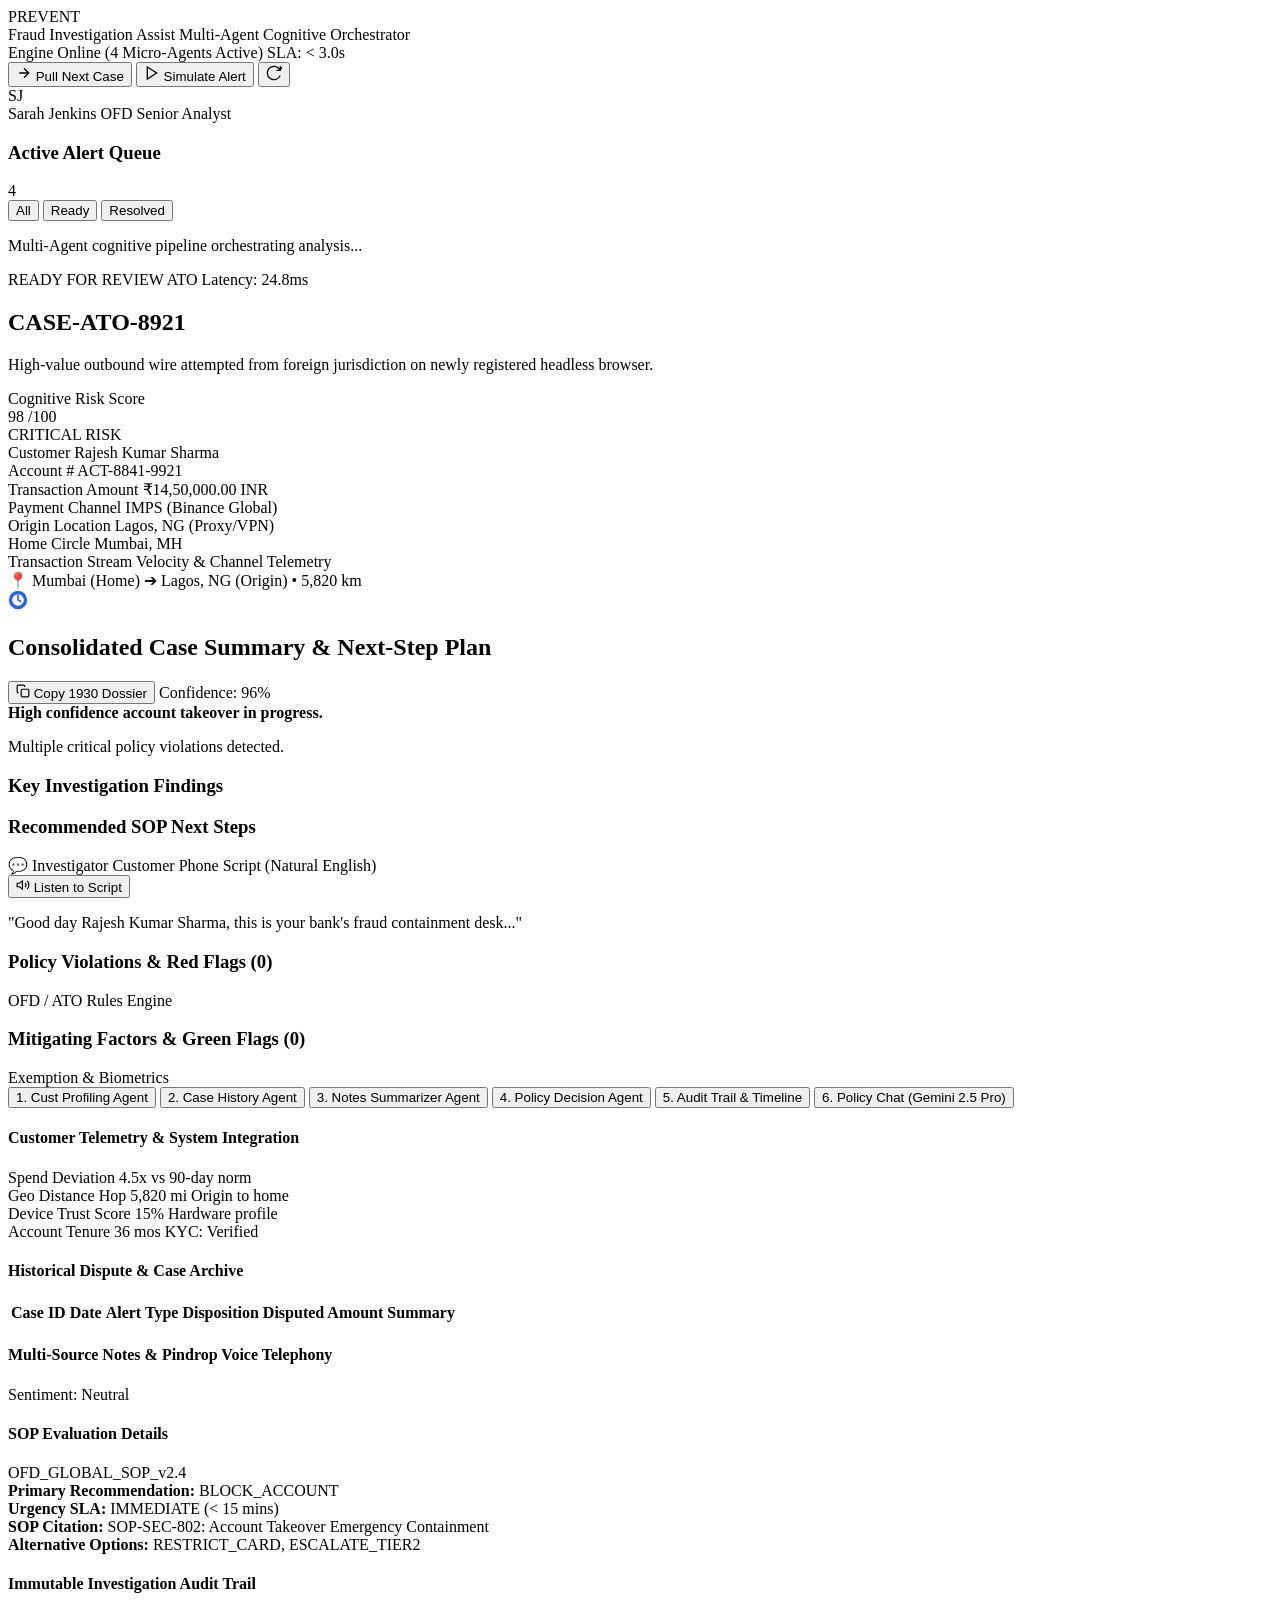
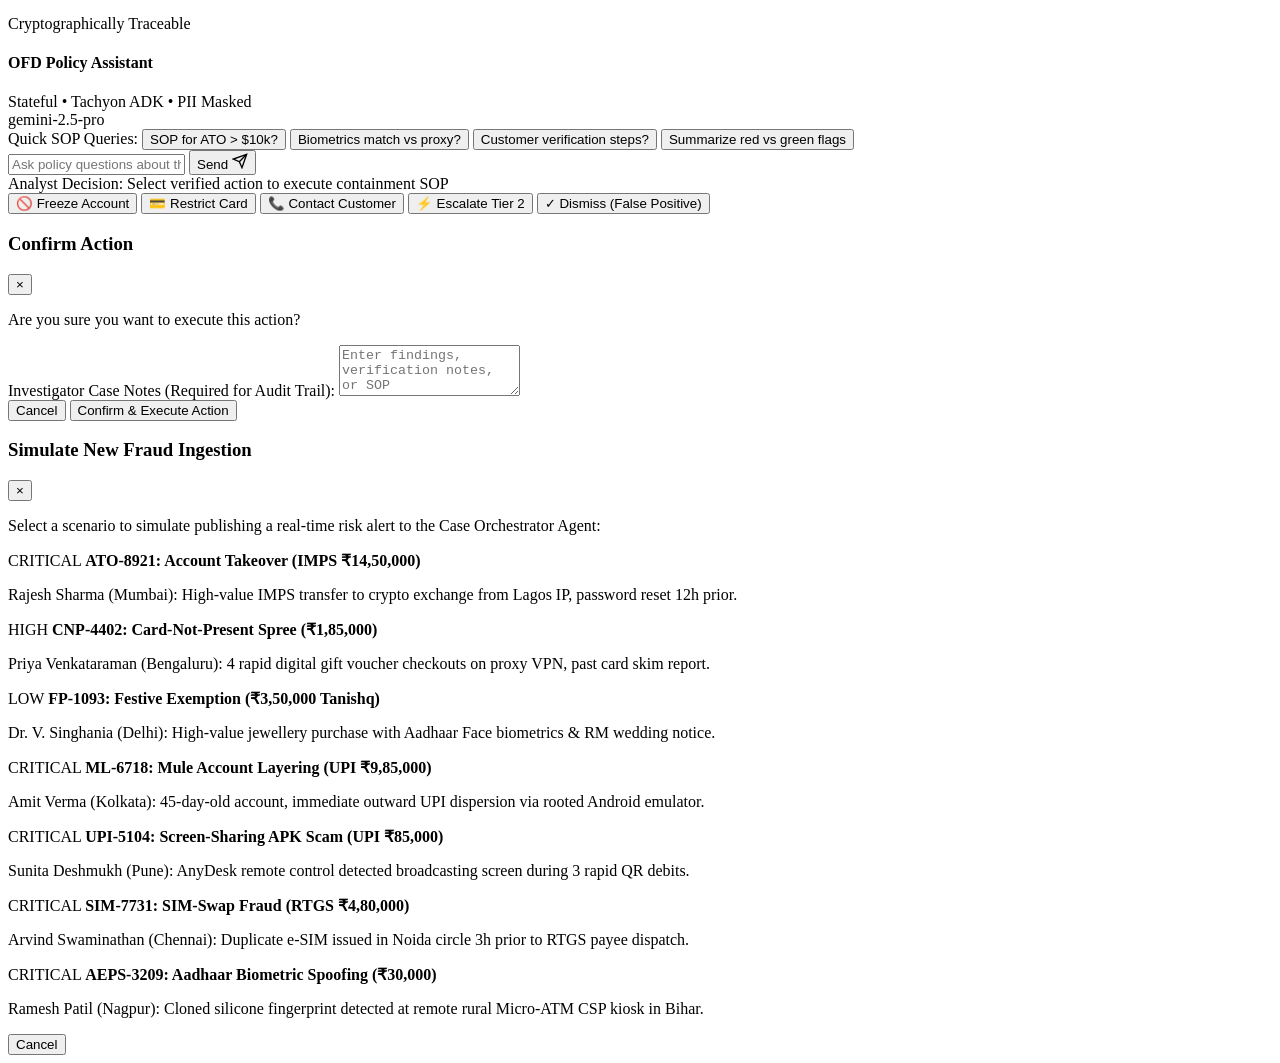
==== web/index.html @ f157f135 "Checkpoint: Clean working state before rich enhancements" ====
<!DOCTYPE html>
<html lang="en">
<head>
  <meta charset="UTF-8" />
  <meta name="viewport" content="width=device-width, initial-scale=1.0" />
  <title>PREVENT UI — Bank Fraud Investigation Assist</title>
  <link rel="stylesheet" href="/static/styles.css" />
  <link rel="preconnect" href="https://fonts.googleapis.com" />
  <link rel="preconnect" href="https://fonts.gstatic.com" crossorigin />
  <link href="https://fonts.googleapis.com/css2?family=Inter:wght@300;400;500;600;700;800&family=JetBrains+Mono:wght@400;500;600&display=swap" rel="stylesheet" />
</head>
<body>
  <!-- App Container -->
  <div id="app" class="app-layout">
    
    <!-- Top Navigation Header -->
    <header class="top-nav">
      <div class="nav-brand">
        <div class="brand-badge">PREVENT</div>
        <div class="brand-text">
          <span class="brand-title">Fraud Investigation Assist</span>
          <span class="brand-subtitle">Multi-Agent Cognitive Orchestrator</span>
        </div>
      </div>

      <div class="nav-system-status">
        <span class="status-indicator live"></span>
        <span class="status-text">Engine Online (4 Micro-Agents Active)</span>
        <span class="sla-badge" id="sla-badge">SLA: &lt; 3.0s</span>
      </div>

      <div class="nav-controls">
        <button id="btn-pull-next" class="btn btn-primary">
          <svg width="16" height="16" viewBox="0 0 24 24" fill="none" stroke="currentColor" stroke-width="2"><path d="M5 12h14M12 5l7 7-7 7"/></svg>
          Pull Next Case
        </button>
        <button id="btn-simulate" class="btn btn-secondary">
          <svg width="16" height="16" viewBox="0 0 24 24" fill="none" stroke="currentColor" stroke-width="2"><polygon points="5 3 19 12 5 21 5 3"/></svg>
          Simulate Alert
        </button>
        <button id="btn-reset" class="btn btn-ghost" title="Re-orchestrate all seed cases">
          <svg width="16" height="16" viewBox="0 0 24 24" fill="none" stroke="currentColor" stroke-width="2"><path d="M21.5 2v6h-6M21.34 15.57a10 10 0 1 1-.57-8.38l5.67-5.67"/></svg>
        </button>
      </div>

      <div class="analyst-profile">
        <div class="analyst-avatar">SJ</div>
        <div class="analyst-meta">
          <span class="analyst-name">Sarah Jenkins</span>
          <span class="analyst-role">OFD Senior Analyst</span>
        </div>
      </div>
    </header>

    <!-- Main Workspace -->
    <div class="main-workspace">
      
      <!-- Left Sidebar: Case Queue -->
      <aside class="case-queue-sidebar">
        <div class="queue-header">
          <h3>Active Alert Queue</h3>
          <span id="queue-count" class="queue-counter">4</span>
        </div>
        <div class="queue-filter">
          <button class="filter-chip active" data-filter="ALL">All</button>
          <button class="filter-chip" data-filter="READY">Ready</button>
          <button class="filter-chip" data-filter="RESOLVED">Resolved</button>
        </div>
        <div id="case-list-container" class="case-list">
          <!-- Populated by app.js -->
        </div>
      </aside>

      <!-- Center & Right: Case Detail View -->
      <main class="case-detail-workspace" id="case-detail-container">
        
        <!-- Loading State -->
        <div id="loading-spinner" class="loading-container hidden">
          <div class="spinner"></div>
          <p>Multi-Agent cognitive pipeline orchestrating analysis...</p>
        </div>

        <!-- Active Case View -->
        <div id="case-view-content" class="case-view-content">
          
          <!-- Alert Banner & Overview -->
          <section class="case-banner card">
            <div class="banner-top">
              <div class="banner-left">
                <div class="badge-group">
                  <span id="case-status-badge" class="badge badge-ready">READY FOR REVIEW</span>
                  <span id="case-alert-type" class="badge badge-type">ATO</span>
                  <span id="case-latency-badge" class="badge badge-perf">Latency: 24.8ms</span>
                </div>
                <h1 id="case-id-title">CASE-ATO-8921</h1>
                <p id="case-trigger-reason" class="case-trigger-desc">
                  High-value outbound wire attempted from foreign jurisdiction on newly registered headless browser.
                </p>
              </div>

              <div class="banner-right">
                <div class="risk-gauge-box">
                  <div class="gauge-label">Cognitive Risk Score</div>
                  <div class="gauge-value-wrap">
                    <span id="risk-score-num" class="risk-score-number">98</span>
                    <span class="risk-score-max">/100</span>
                  </div>
                  <div id="risk-severity-pill" class="risk-severity-pill critical">CRITICAL RISK</div>
                </div>
              </div>
            </div>

            <!-- Metadata Strip -->
            <div class="metadata-strip">
              <div class="meta-item">
                <span class="meta-label">Customer</span>
                <span id="meta-customer-name" class="meta-value">Rajesh Kumar Sharma</span>
              </div>
              <div class="meta-item">
                <span class="meta-label">Account #</span>
                <span id="meta-account-num" class="meta-value font-mono">ACT-8841-9921</span>
              </div>
              <div class="meta-item">
                <span class="meta-label">Transaction Amount</span>
                <span id="meta-tx-amount" class="meta-value font-mono highlight">₹14,50,000.00 INR</span>
              </div>
              <div class="meta-item">
                <span class="meta-label">Payment Channel</span>
                <span id="meta-channel" class="meta-value">IMPS (Binance Global)</span>
              </div>
              <div class="meta-item">
                <span class="meta-label">Origin Location</span>
                <span id="meta-location" class="meta-value">Lagos, NG (Proxy/VPN)</span>
              </div>
              <div class="meta-item">
                <span class="meta-label">Home Circle</span>
                <span id="meta-home" class="meta-value">Mumbai, MH</span>
              </div>
            </div>

            <!-- Precursor Transaction Stream & Geo Velocity -->
            <div class="txn-stream-section">
              <div class="txn-stream-header">
                <div class="stream-title">
                  <span class="pulse-dot"></span>
                  <span>Transaction Stream Velocity &amp; Channel Telemetry</span>
                </div>
                <div id="geo-route-pill" class="geo-route-pill">
                  📍 Mumbai (Home) ➔ Lagos, NG (Origin) • 5,820 km
                </div>
              </div>
              <div id="txn-sequence-container" class="txn-sequence-container">
                <!-- Loaded dynamically -->
              </div>
            </div>
          </section>

          <!-- Consolidated Summary (The AI Multi-Agent Core) -->
          <section class="consolidated-summary-card card">
            <div class="card-header">
              <div class="card-title-group">
                <svg width="20" height="20" viewBox="0 0 24 24" fill="none" stroke="#2563eb" stroke-width="2"><path d="M12 2a10 10 0 1 0 10 10A10 10 0 0 0 12 2zm0 18a8 8 0 1 1 8-8 8 8 0 0 1-8 8z"/><path d="M12 6v6l4 2"/></svg>
                <h2>Consolidated Case Summary &amp; Next-Step Plan</h2>
              </div>
              <div class="header-actions-wrap">
                <button type="button" id="btn-copy-dossier" class="btn-copy-dossier" title="Copy incident summary for 1930 Cyber Fraud Portal">
                  <svg width="14" height="14" viewBox="0 0 24 24" fill="none" stroke="currentColor" stroke-width="2"><rect x="9" y="9" width="13" height="13" rx="2" ry="2"></rect><path d="M5 15H4a2 2 0 0 1-2-2V4a2 2 0 0 1 2-2h9a2 2 0 0 1 2 2v1"></path></svg>
                  <span>Copy 1930 Dossier</span>
                </button>
                <span id="summary-confidence" class="confidence-badge">Confidence: 96%</span>
              </div>
            </div>

            <div class="summary-body">
              <div class="summary-headline-box">
                <strong id="summary-headline">High confidence account takeover in progress.</strong>
                <p id="summary-assessment">Multiple critical policy violations detected.</p>
              </div>

              <div class="summary-grid">
                <div class="findings-box">
                  <h3>Key Investigation Findings</h3>
                  <ul id="summary-findings-list" class="findings-list">
                    <!-- Dynamic findings -->
                  </ul>
                </div>

                <div class="action-plan-box">
                  <h3>Recommended SOP Next Steps</h3>
                  <ol id="summary-steps-list" class="steps-list">
                    <!-- Dynamic steps -->
                  </ol>
                </div>
              </div>

              <!-- Customer Call / Script Assistant -->
              <div class="script-assistant-box">
                <div class="script-header">
                  <div class="script-title-group">
                    <span class="script-icon">💬</span>
                    <span class="script-title">Investigator Customer Phone Script (Natural English)</span>
                  </div>
                  <button type="button" id="btn-speak-script" class="btn-audio-speak" title="Listen to spoken audio call script">
                    <svg width="14" height="14" viewBox="0 0 24 24" fill="none" stroke="currentColor" stroke-width="2"><polygon points="11 5 6 9 2 9 2 15 6 15 11 19 11 5"></polygon><path d="M19.07 4.93a10 10 0 0 1 0 14.14M15.54 8.46a5 5 0 0 1 0 7.07"></path></svg>
                    <span>Listen to Script</span>
                  </button>
                </div>
                <p id="summary-script" class="script-text">
                  "Good day Rajesh Kumar Sharma, this is your bank's fraud containment desk..."
                </p>
              </div>
            </div>
          </section>

          <!-- Red Flags vs Green Flags Split View -->
          <section class="flags-split-section">
            
            <!-- Red Flags Panel -->
            <div class="card flags-card red-card">
              <div class="card-header">
                <div class="flag-title-wrap">
                  <span class="flag-icon red-flag-dot"></span>
                  <h3>Policy Violations &amp; Red Flags (<span id="red-flags-count">0</span>)</h3>
                </div>
                <span class="source-tag">OFD / ATO Rules Engine</span>
              </div>
              <div id="red-flags-container" class="flags-list">
                <!-- Dynamic Red Flags -->
              </div>
            </div>

            <!-- Green Flags Panel -->
            <div class="card flags-card green-card">
              <div class="card-header">
                <div class="flag-title-wrap">
                  <span class="flag-icon green-flag-dot"></span>
                  <h3>Mitigating Factors &amp; Green Flags (<span id="green-flags-count">0</span>)</h3>
                </div>
                <span class="source-tag">Exemption &amp; Biometrics</span>
              </div>
              <div id="green-flags-container" class="flags-list">
                <!-- Dynamic Green Flags -->
              </div>
            </div>

          </section>

          <!-- Agent Deep-Dive Tabs -->
          <section class="agent-intelligence-card card">
            <div class="tab-nav">
              <button class="tab-btn active" data-tab="tab-profiling">1. Cust Profiling Agent</button>
              <button class="tab-btn" data-tab="tab-history">2. Case History Agent</button>
              <button class="tab-btn" data-tab="tab-notes">3. Notes Summarizer Agent</button>
              <button class="tab-btn" data-tab="tab-policy">4. Policy Decision Agent</button>
              <button class="tab-btn" data-tab="tab-audit">5. Audit Trail &amp; Timeline</button>
              <button class="tab-btn" data-tab="tab-chat">6. Policy Chat (Gemini 2.5 Pro)</button>
            </div>

            <div class="tab-content">
              <!-- Profiling Tab -->
              <div id="tab-profiling" class="tab-pane active">
                <div class="tab-pane-header">
                  <h4>Customer Telemetry &amp; System Integration</h4>
                  <div class="systems-chips" id="profiling-systems"></div>
                </div>
                <div class="profiling-metrics-grid">
                  <div class="metric-card">
                    <span class="label">Spend Deviation</span>
                    <span id="prof-spend-dev" class="val">4.5x</span>
                    <span class="sub">vs 90-day norm</span>
                  </div>
                  <div class="metric-card">
                    <span class="label">Geo Distance Hop</span>
                    <span id="prof-geo-dist" class="val">5,820 mi</span>
                    <span class="sub">Origin to home</span>
                  </div>
                  <div class="metric-card">
                    <span class="label">Device Trust Score</span>
                    <span id="prof-device-trust" class="val">15%</span>
                    <span class="sub">Hardware profile</span>
                  </div>
                  <div class="metric-card">
                    <span class="label">Account Tenure</span>
                    <span id="prof-tenure" class="val">36 mos</span>
                    <span class="sub">KYC: Verified</span>
                  </div>
                </div>
                <p id="prof-summary-text" class="tab-detail-text"></p>
              </div>

              <!-- History Tab -->
              <div id="tab-history" class="tab-pane">
                <div class="tab-pane-header">
                  <h4>Historical Dispute &amp; Case Archive</h4>
                  <div class="systems-chips" id="history-systems"></div>
                </div>
                <div class="history-summary-box">
                  <p id="history-summary-text"></p>
                </div>
                <div class="table-responsive">
                  <table class="data-table">
                    <thead>
                      <tr>
                        <th>Case ID</th>
                        <th>Date</th>
                        <th>Alert Type</th>
                        <th>Disposition</th>
                        <th>Disputed Amount</th>
                        <th>Summary</th>
                      </tr>
                    </thead>
                    <tbody id="history-table-body">
                      <!-- Dynamic rows -->
                    </tbody>
                  </table>
                </div>
              </div>

              <!-- Notes Tab -->
              <div id="tab-notes" class="tab-pane">
                <div class="tab-pane-header">
                  <h4>Multi-Source Notes &amp; Pindrop Voice Telephony</h4>
                  <div class="systems-chips" id="notes-systems"></div>
                </div>
                <div id="notes-sentiment-badge" class="sentiment-badge">Sentiment: Neutral</div>
                <div class="notes-bullet-box">
                  <ul id="notes-bullets-list" class="notes-bullets">
                    <!-- Dynamic notes -->
                  </ul>
                </div>
              </div>

              <!-- Policy Tab -->
              <div id="tab-policy" class="tab-pane">
                <div class="tab-pane-header">
                  <h4>SOP Evaluation Details</h4>
                  <span id="policy-pack-name" class="policy-badge">OFD_GLOBAL_SOP_v2.4</span>
                </div>
                <div class="policy-details-box">
                  <div class="policy-meta-row">
                    <strong>Primary Recommendation:</strong>
                    <span id="policy-rec-action" class="rec-highlight">BLOCK_ACCOUNT</span>
                  </div>
                  <div class="policy-meta-row">
                    <strong>Urgency SLA:</strong>
                    <span id="policy-urgency">IMMEDIATE (&lt; 15 mins)</span>
                  </div>
                  <div class="policy-meta-row">
                    <strong>SOP Citation:</strong>
                    <span id="policy-sop-ref">SOP-SEC-802: Account Takeover Emergency Containment</span>
                  </div>
                  <div class="policy-meta-row">
                    <strong>Alternative Options:</strong>
                    <span id="policy-alternatives">RESTRICT_CARD, ESCALATE_TIER2</span>
                  </div>
                </div>
              </div>

              <!-- Audit Trail Tab -->
              <div id="tab-audit" class="tab-pane">
                <div class="tab-pane-header">
                  <h4>Immutable Investigation Audit Trail</h4>
                  <span class="audit-badge">Cryptographically Traceable</span>
                </div>
                <div id="audit-timeline" class="timeline-container">
                  <!-- Dynamic timeline items -->
                </div>
              </div>

              <!-- Policy Chat Tab (Gemini 2.5 Pro) -->
              <div id="tab-chat" class="tab-pane">
                <div class="tab-pane-header">
                  <div class="chat-header-info">
                    <h4>OFD Policy Assistant</h4>
                    <span class="policy-badge">Stateful &bull; Tachyon ADK &bull; PII Masked</span>
                  </div>
                  <div class="chat-model-indicator">
                    <span class="pulse-dot"></span>
                    <span class="font-mono text-xs">gemini-2.5-pro</span>
                  </div>
                </div>
                <div class="chat-wrapper">
                  <div class="chat-quick-prompts">
                    <span class="quick-label">Quick SOP Queries:</span>
                    <button type="button" class="quick-chip" data-prompt="What SOP should I follow for ATO above $10k?">SOP for ATO &gt; $10k?</button>
                    <button type="button" class="quick-chip" data-prompt="Can I dismiss if biometrics matched but IP is proxy?">Biometrics match vs proxy?</button>
                    <button type="button" class="quick-chip" data-prompt="What are the required customer contact verification steps?">Customer verification steps?</button>
                    <button type="button" class="quick-chip" data-prompt="Summarize the red vs green flags for this case.">Summarize red vs green flags</button>
                  </div>
                  <div id="chat-messages-container" class="chat-messages-container">
                    <!-- Chat bubbles loaded dynamically -->
                  </div>
                  <form id="chat-input-form" class="chat-input-form">
                    <input type="text" id="chat-user-input" class="chat-input" placeholder="Ask policy questions about this case (e.g. 'Can I restrict card instead of freezing?')..." autocomplete="off" />
                    <button type="submit" id="chat-send-btn" class="btn btn-primary chat-send-btn">
                      <span>Send</span>
                      <svg width="16" height="16" viewBox="0 0 24 24" fill="none" stroke="currentColor" stroke-width="2"><line x1="22" y1="2" x2="11" y2="13"></line><polygon points="22 2 15 22 11 13 2 9 22 2"></polygon></svg>
                    </button>
                  </form>
                </div>
              </div>
            </div>
          </section>

          <!-- Analyst Action Decision Bar (Sticky Bottom) -->
          <section class="analyst-action-bar card">
            <div class="action-bar-left">
              <span class="action-prompt">Analyst Decision:</span>
              <span class="action-sub">Select verified action to execute containment SOP</span>
            </div>
            <div class="action-buttons-group">
              <button class="btn btn-action btn-danger" data-action="BLOCK_ACCOUNT">
                🚫 Freeze Account
              </button>
              <button class="btn btn-action btn-warning" data-action="RESTRICT_CARD">
                💳 Restrict Card
              </button>
              <button class="btn btn-action btn-info" data-action="CONTACT_CUSTOMER">
                📞 Contact Customer
              </button>
              <button class="btn btn-action btn-purple" data-action="ESCALATE_TIER2">
                ⚡ Escalate Tier 2
              </button>
              <button class="btn btn-action btn-success" data-action="DISMISS_FALSE_POSITIVE">
                ✓ Dismiss (False Positive)
              </button>
            </div>
          </section>

        </div>
      </main>

    </div>

  </div>

  <!-- Action Confirmation Modal -->
  <div id="action-modal" class="modal-overlay hidden">
    <div class="modal-dialog">
      <div class="modal-header">
        <h3 id="modal-action-title">Confirm Action</h3>
        <button id="btn-modal-close" class="modal-close">&times;</button>
      </div>
      <div class="modal-body">
        <p id="modal-action-desc">Are you sure you want to execute this action?</p>
        <div class="form-group">
          <label for="modal-notes">Investigator Case Notes (Required for Audit Trail):</label>
          <textarea id="modal-notes" rows="3" placeholder="Enter findings, verification notes, or SOP justification..."></textarea>
        </div>
      </div>
      <div class="modal-footer">
        <button id="btn-modal-cancel" class="btn btn-secondary">Cancel</button>
        <button id="btn-modal-confirm" class="btn btn-primary">Confirm &amp; Execute Action</button>
      </div>
    </div>
  </div>

  <!-- Alert Simulation Modal -->
  <div id="sim-modal" class="modal-overlay hidden">
    <div class="modal-dialog">
      <div class="modal-header">
        <h3>Simulate New Fraud Ingestion</h3>
        <button id="btn-sim-close" class="modal-close">&times;</button>
      </div>
      <div class="modal-body">
        <p>Select a scenario to simulate publishing a real-time risk alert to the Case Orchestrator Agent:</p>
        <div class="sim-scenario-cards">
          <div class="sim-card" data-scenario="0">
            <div class="sim-card-header">
              <span class="sim-badge critical">CRITICAL</span>
              <strong>ATO-8921: Account Takeover (IMPS ₹14,50,000)</strong>
            </div>
            <p>Rajesh Sharma (Mumbai): High-value IMPS transfer to crypto exchange from Lagos IP, password reset 12h prior.</p>
          </div>

          <div class="sim-card" data-scenario="1">
            <div class="sim-card-header">
              <span class="sim-badge high">HIGH</span>
              <strong>CNP-4402: Card-Not-Present Spree (₹1,85,000)</strong>
            </div>
            <p>Priya Venkataraman (Bengaluru): 4 rapid digital gift voucher checkouts on proxy VPN, past card skim report.</p>
          </div>

          <div class="sim-card" data-scenario="2">
            <div class="sim-card-header">
              <span class="sim-badge low">LOW</span>
              <strong>FP-1093: Festive Exemption (₹3,50,000 Tanishq)</strong>
            </div>
            <p>Dr. V. Singhania (Delhi): High-value jewellery purchase with Aadhaar Face biometrics &amp; RM wedding notice.</p>
          </div>

          <div class="sim-card" data-scenario="3">
            <div class="sim-card-header">
              <span class="sim-badge critical">CRITICAL</span>
              <strong>ML-6718: Mule Account Layering (UPI ₹9,85,000)</strong>
            </div>
            <p>Amit Verma (Kolkata): 45-day-old account, immediate outward UPI dispersion via rooted Android emulator.</p>
          </div>

          <div class="sim-card" data-scenario="4">
            <div class="sim-card-header">
              <span class="sim-badge critical">CRITICAL</span>
              <strong>UPI-5104: Screen-Sharing APK Scam (UPI ₹85,000)</strong>
            </div>
            <p>Sunita Deshmukh (Pune): AnyDesk remote control detected broadcasting screen during 3 rapid QR debits.</p>
          </div>

          <div class="sim-card" data-scenario="5">
            <div class="sim-card-header">
              <span class="sim-badge critical">CRITICAL</span>
              <strong>SIM-7731: SIM-Swap Fraud (RTGS ₹4,80,000)</strong>
            </div>
            <p>Arvind Swaminathan (Chennai): Duplicate e-SIM issued in Noida circle 3h prior to RTGS payee dispatch.</p>
          </div>

          <div class="sim-card" data-scenario="6">
            <div class="sim-card-header">
              <span class="sim-badge critical">CRITICAL</span>
              <strong>AEPS-3209: Aadhaar Biometric Spoofing (₹30,000)</strong>
            </div>
            <p>Ramesh Patil (Nagpur): Cloned silicone fingerprint detected at remote rural Micro-ATM CSP kiosk in Bihar.</p>
          </div>
        </div>
      </div>
      <div class="modal-footer">
        <button id="btn-sim-cancel" class="btn btn-secondary">Cancel</button>
      </div>
    </div>
  </div>

  <script src="/static/app.js"></script>
</body>
</html>
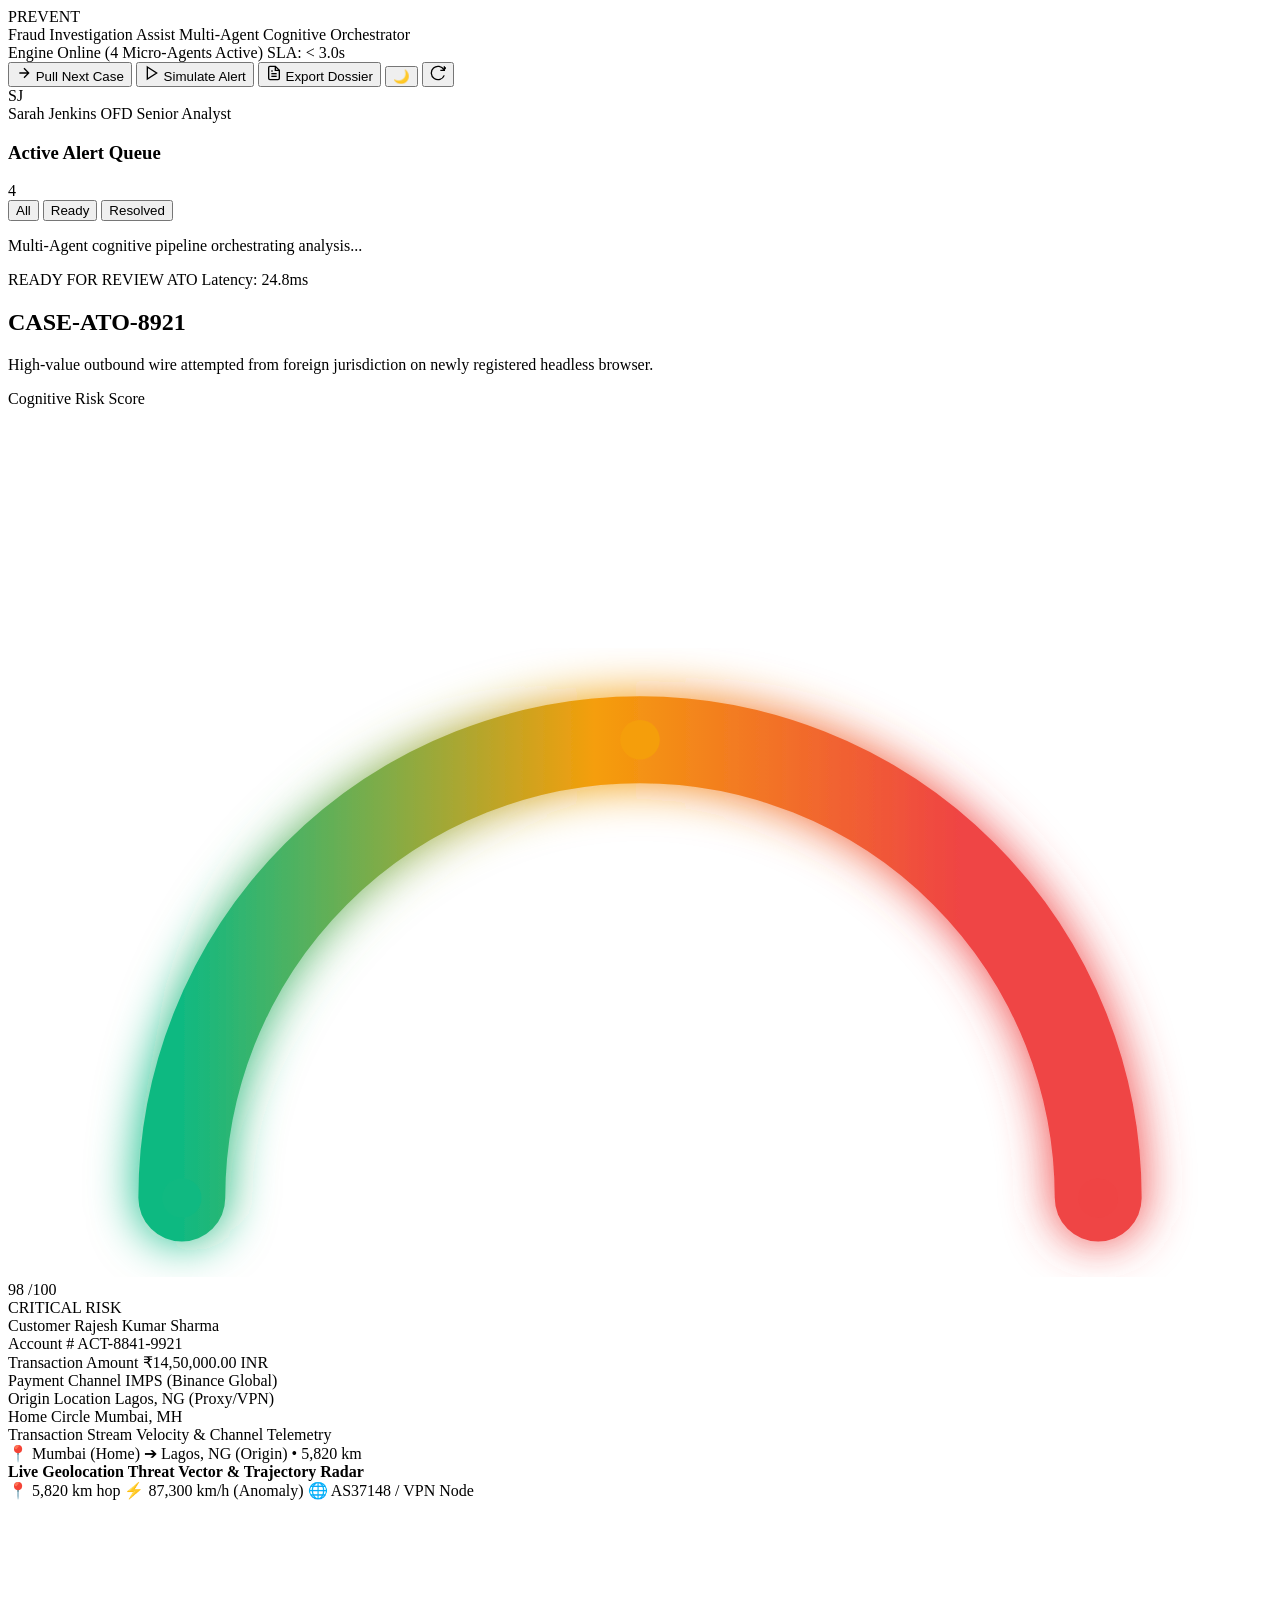
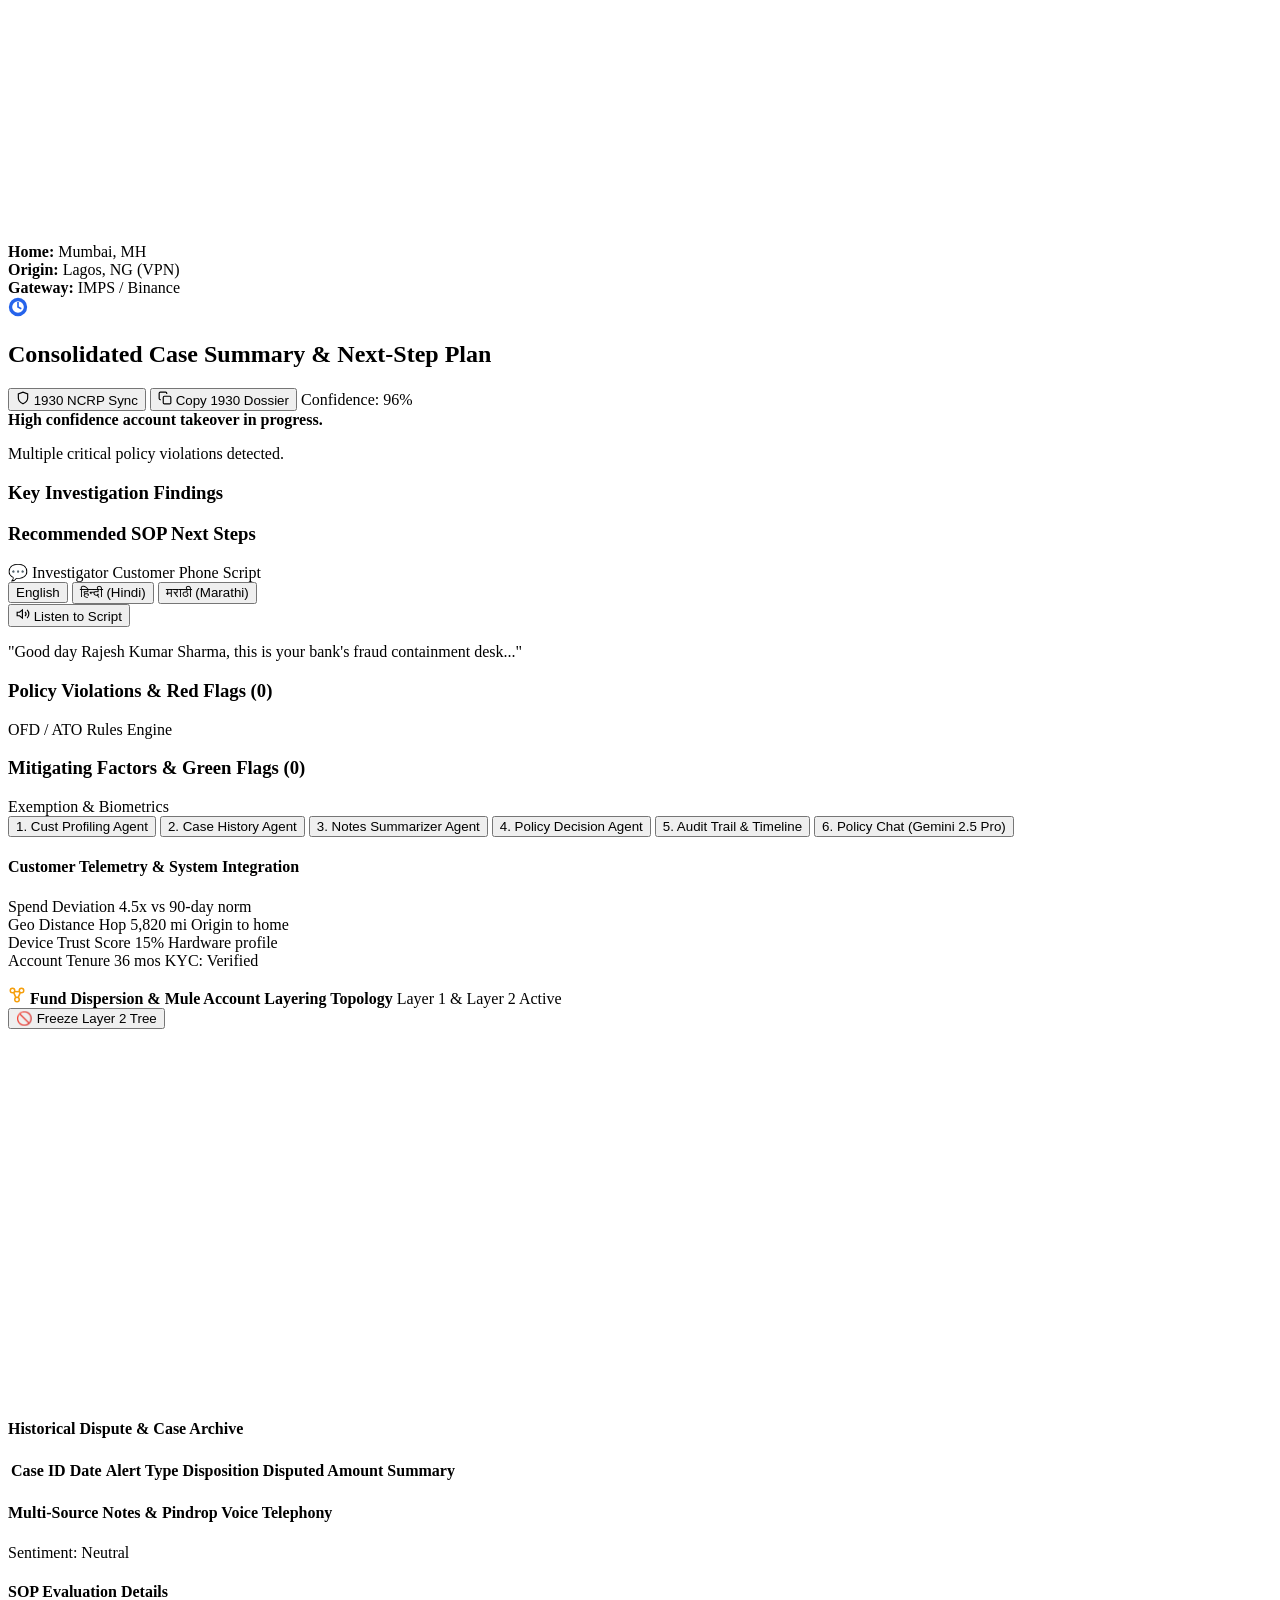
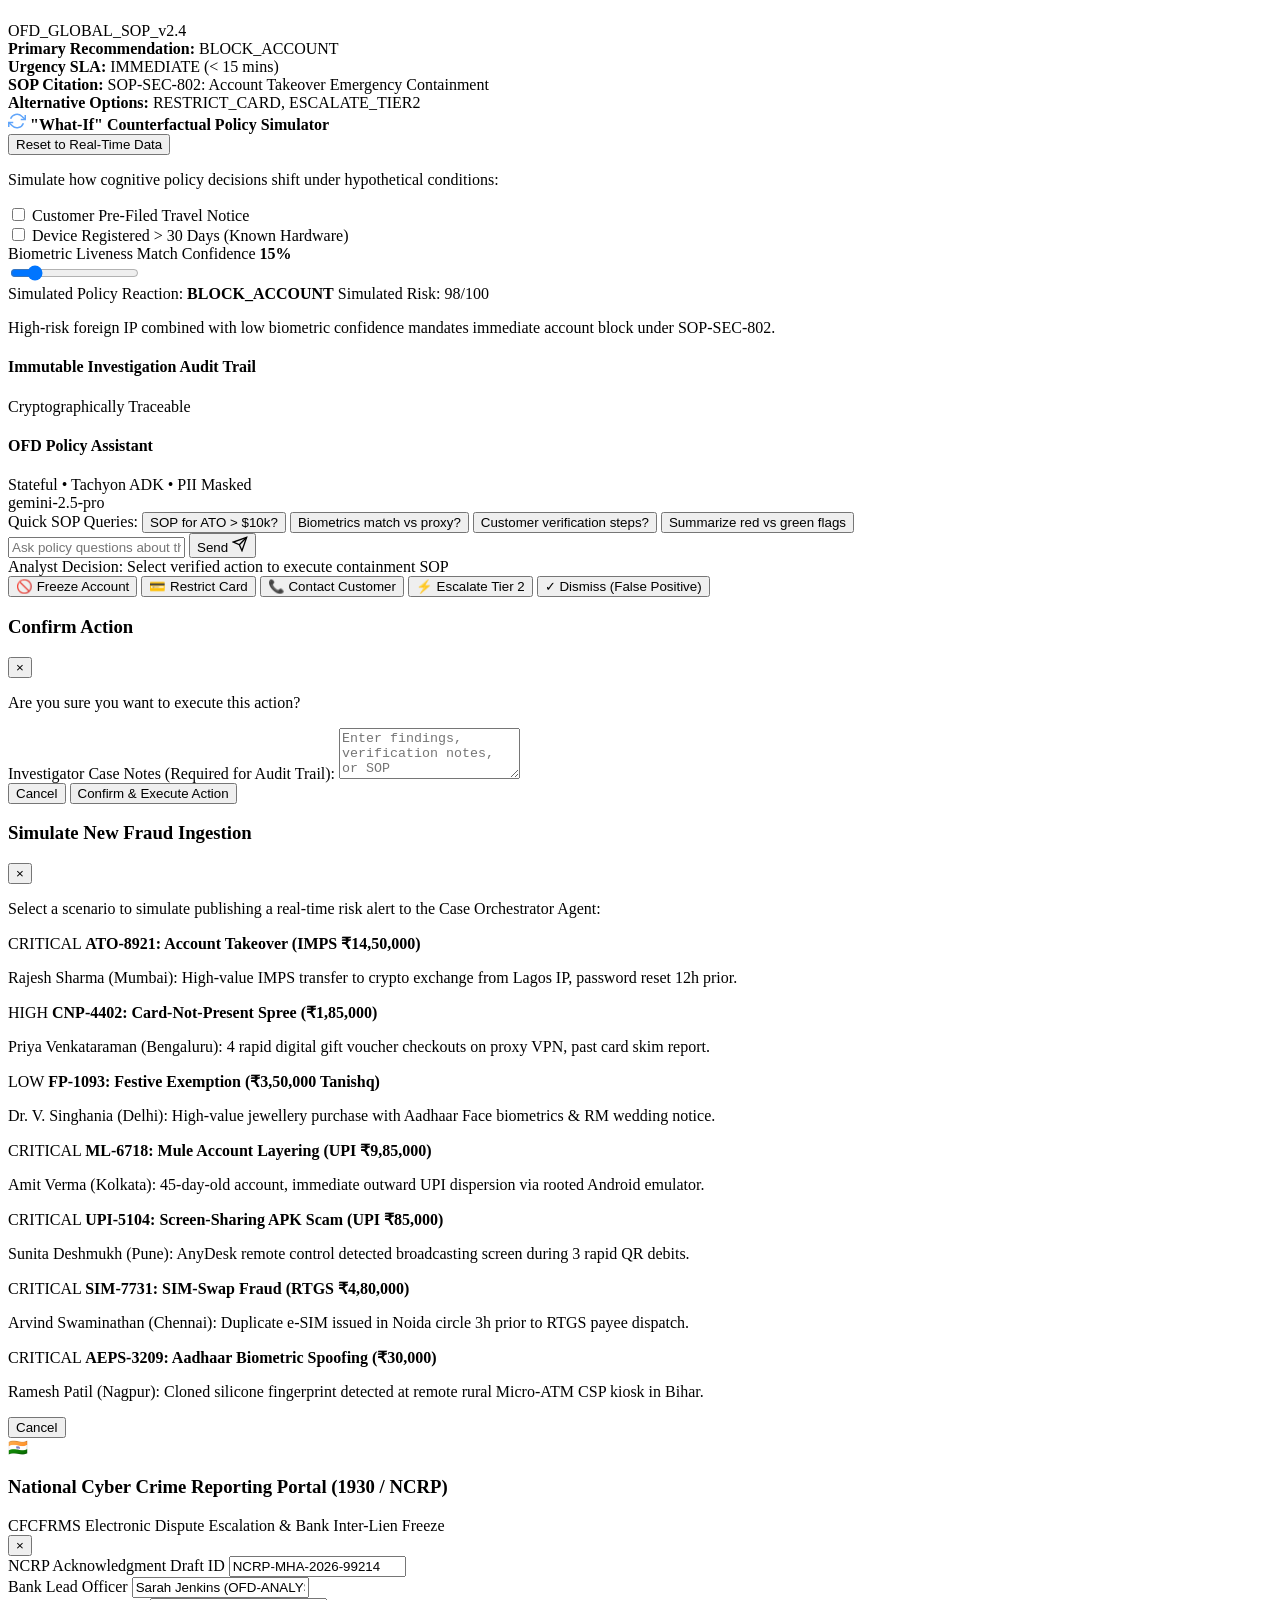
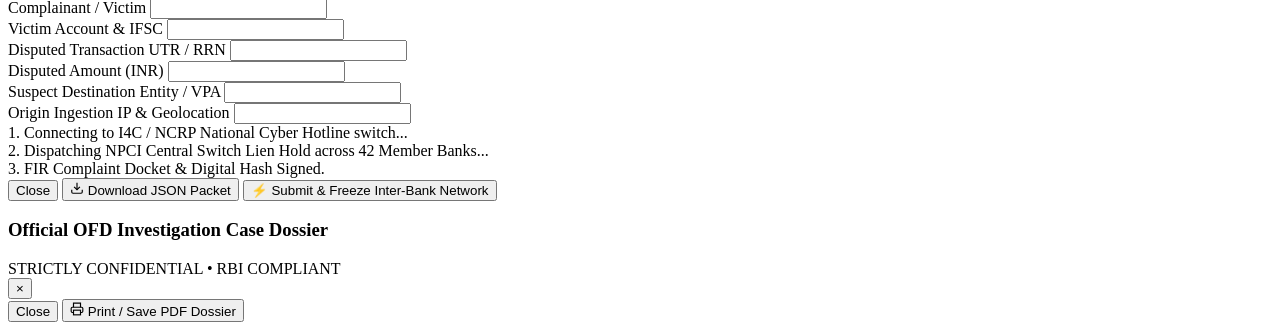
==== commit 394f2554: "feat(ui): 8 rich enhancements with comprehensive playwright tests" ====
--- a/web/index.html
+++ b/web/index.html
@@ -38,6 +38,13 @@
           <svg width="16" height="16" viewBox="0 0 24 24" fill="none" stroke="currentColor" stroke-width="2"><polygon points="5 3 19 12 5 21 5 3"/></svg>
           Simulate Alert
         </button>
+        <button id="btn-export-dossier" class="btn btn-secondary" title="Export Official Case Dossier with Cryptographic Seal">
+          <svg width="16" height="16" viewBox="0 0 24 24" fill="none" stroke="currentColor" stroke-width="2"><path d="M14 2H6a2 2 0 0 0-2 2v16a2 2 0 0 0 2 2h12a2 2 0 0 0 2-2V8z"></path><polyline points="14 2 14 8 20 8"></polyline><line x1="16" y1="13" x2="8" y2="13"></line><line x1="16" y1="17" x2="8" y2="17"></line><polyline points="10 9 9 9 8 9"></polyline></svg>
+          Export Dossier
+        </button>
+        <button id="btn-theme-toggle" class="btn btn-ghost" title="Toggle Dark/Light Mode">
+          <span id="theme-toggle-icon">🌙</span>
+        </button>
         <button id="btn-reset" class="btn btn-ghost" title="Re-orchestrate all seed cases">
           <svg width="16" height="16" viewBox="0 0 24 24" fill="none" stroke="currentColor" stroke-width="2"><path d="M21.5 2v6h-6M21.34 15.57a10 10 0 1 1-.57-8.38l5.67-5.67"/></svg>
         </button>
@@ -101,11 +108,36 @@
               <div class="banner-right">
                 <div class="risk-gauge-box">
                   <div class="gauge-label">Cognitive Risk Score</div>
-                  <div class="gauge-value-wrap">
-                    <span id="risk-score-num" class="risk-score-number">98</span>
-                    <span class="risk-score-max">/100</span>
-                  </div>
-                  <div id="risk-severity-pill" class="risk-severity-pill critical">CRITICAL RISK</div>
+                  <div class="speedometer-container">
+                    <svg class="speedometer-svg" viewBox="0 0 160 110">
+                      <defs>
+                        <linearGradient id="gaugeGradient" x1="0%" y1="0%" x2="100%" y2="0%">
+                          <stop offset="0%" stop-color="#10b981" />
+                          <stop offset="45%" stop-color="#f59e0b" />
+                          <stop offset="85%" stop-color="#ef4444" />
+                        </linearGradient>
+                        <filter id="gaugeGlow" x="-20%" y="-20%" width="140%" height="140%">
+                          <feGaussianBlur stdDeviation="3" result="blur" />
+                          <feMerge>
+                            <feMergeNode in="blur" />
+                            <feMergeNode in="SourceGraphic" />
+                          </feMerge>
+                        </filter>
+                      </defs>
+                      <path class="gauge-track" d="M 22 100 A 58 58 0 1 1 138 100" fill="none" stroke="rgba(255,255,255,0.08)" stroke-width="11" stroke-linecap="round" />
+                      <path id="gauge-meter-path" class="gauge-meter" d="M 22 100 A 58 58 0 1 1 138 100" fill="none" stroke="url(#gaugeGradient)" stroke-width="11" stroke-linecap="round" stroke-dasharray="228" stroke-dashoffset="10" filter="url(#gaugeGlow)" />
+                      <circle cx="22" cy="100" r="2.5" fill="#10b981" />
+                      <circle cx="80" cy="42" r="2.5" fill="#f59e0b" />
+                      <circle cx="138" cy="100" r="2.5" fill="#ef4444" />
+                    </svg>
+                    <div class="gauge-center-content">
+                      <div class="gauge-value-wrap">
+                        <span id="risk-score-num" class="risk-score-number">98</span>
+                        <span class="risk-score-max">/100</span>
+                      </div>
+                      <div id="risk-severity-pill" class="risk-severity-pill critical">CRITICAL RISK</div>
+                    </div>
+                  </div>
                 </div>
               </div>
             </div>
@@ -153,6 +185,31 @@
                 <!-- Loaded dynamically -->
               </div>
             </div>
+
+            <!-- Interactive Geolocation Threat Vector Map -->
+            <div class="geo-threat-card">
+              <div class="geo-threat-header">
+                <div class="geo-threat-title">
+                  <span class="pulse-dot red"></span>
+                  <strong>Live Geolocation Threat Vector &amp; Trajectory Radar</strong>
+                </div>
+                <div class="geo-threat-badges">
+                  <span id="geo-threat-dist-pill" class="geo-stat-pill">📍 5,820 km hop</span>
+                  <span id="geo-threat-speed-pill" class="geo-stat-pill alert">⚡ 87,300 km/h (Anomaly)</span>
+                  <span id="geo-threat-asn-pill" class="geo-stat-pill">🌐 AS37148 / VPN Node</span>
+                </div>
+              </div>
+              <div class="geo-map-viewport">
+                <svg id="geo-radar-svg" class="geo-radar-svg" viewBox="0 0 820 220">
+                  <!-- Generated dynamically: Coordinate grid, continents, and animated geodesic arc with traveling photon -->
+                </svg>
+                <div class="geo-map-legend">
+                  <div class="legend-item"><span class="legend-dot home"></span> <strong>Home:</strong> <span id="legend-home-text">Mumbai, MH</span></div>
+                  <div class="legend-item"><span class="legend-dot origin"></span> <strong>Origin:</strong> <span id="legend-origin-text">Lagos, NG (VPN)</span></div>
+                  <div class="legend-item"><span class="legend-dot channel"></span> <strong>Gateway:</strong> <span id="legend-channel-text">IMPS / Binance</span></div>
+                </div>
+              </div>
+            </div>
           </section>
 
           <!-- Consolidated Summary (The AI Multi-Agent Core) -->
@@ -163,6 +220,10 @@
                 <h2>Consolidated Case Summary &amp; Next-Step Plan</h2>
               </div>
               <div class="header-actions-wrap">
+                <button type="button" id="btn-open-ncrp" class="btn-ncrp-action" title="Open Official 1930 NCRP Cyber Fraud Submission Modal">
+                  <svg width="14" height="14" viewBox="0 0 24 24" fill="none" stroke="currentColor" stroke-width="2"><path d="M12 22s8-4 8-10V5l-8-3-8 3v7c0 6 8 10 8 10z"></path></svg>
+                  <span>1930 NCRP Sync</span>
+                </button>
                 <button type="button" id="btn-copy-dossier" class="btn-copy-dossier" title="Copy incident summary for 1930 Cyber Fraud Portal">
                   <svg width="14" height="14" viewBox="0 0 24 24" fill="none" stroke="currentColor" stroke-width="2"><rect x="9" y="9" width="13" height="13" rx="2" ry="2"></rect><path d="M5 15H4a2 2 0 0 1-2-2V4a2 2 0 0 1 2-2h9a2 2 0 0 1 2 2v1"></path></svg>
                   <span>Copy 1930 Dossier</span>
@@ -198,12 +259,19 @@
                 <div class="script-header">
                   <div class="script-title-group">
                     <span class="script-icon">💬</span>
-                    <span class="script-title">Investigator Customer Phone Script (Natural English)</span>
-                  </div>
-                  <button type="button" id="btn-speak-script" class="btn-audio-speak" title="Listen to spoken audio call script">
-                    <svg width="14" height="14" viewBox="0 0 24 24" fill="none" stroke="currentColor" stroke-width="2"><polygon points="11 5 6 9 2 9 2 15 6 15 11 19 11 5"></polygon><path d="M19.07 4.93a10 10 0 0 1 0 14.14M15.54 8.46a5 5 0 0 1 0 7.07"></path></svg>
-                    <span>Listen to Script</span>
-                  </button>
+                    <span class="script-title">Investigator Customer Phone Script</span>
+                  </div>
+                  <div class="script-controls-right">
+                    <div class="lang-switcher-chips">
+                      <button type="button" class="lang-chip active" data-lang="en">English</button>
+                      <button type="button" class="lang-chip" data-lang="hi">हिन्दी (Hindi)</button>
+                      <button type="button" class="lang-chip" data-lang="mr">मराठी (Marathi)</button>
+                    </div>
+                    <button type="button" id="btn-speak-script" class="btn-audio-speak" title="Listen to spoken audio call script">
+                      <svg width="14" height="14" viewBox="0 0 24 24" fill="none" stroke="currentColor" stroke-width="2"><polygon points="11 5 6 9 2 9 2 15 6 15 11 19 11 5"></polygon><path d="M19.07 4.93a10 10 0 0 1 0 14.14M15.54 8.46a5 5 0 0 1 0 7.07"></path></svg>
+                      <span>Listen to Script</span>
+                    </button>
+                  </div>
                 </div>
                 <p id="summary-script" class="script-text">
                   "Good day Rajesh Kumar Sharma, this is your bank's fraud containment desk..."
@@ -286,6 +354,23 @@
                   </div>
                 </div>
                 <p id="prof-summary-text" class="tab-detail-text"></p>
+
+                <!-- Mule Fund Flow Topology Visualizer -->
+                <div class="mule-network-panel" id="mule-network-panel">
+                  <div class="mule-network-header">
+                    <div class="mule-title">
+                      <svg width="18" height="18" viewBox="0 0 24 24" fill="none" stroke="#f59e0b" stroke-width="2"><circle cx="6" cy="6" r="3"></circle><circle cx="18" cy="6" r="3"></circle><circle cx="12" cy="18" r="3"></circle><line x1="8.5" y1="7.5" x2="15.5" y2="7.5"></line><line x1="7.5" y1="8.5" x2="10.5" y2="15.5"></line><line x1="16.5" y1="8.5" x2="13.5" y2="15.5"></line></svg>
+                      <strong>Fund Dispersion &amp; Mule Account Layering Topology</strong>
+                      <span id="mule-badge" class="mule-badge-pill">Layer 1 &amp; Layer 2 Active</span>
+                    </div>
+                    <button type="button" id="btn-mule-freeze" class="btn btn-sm btn-danger">🚫 Freeze Layer 2 Tree</button>
+                  </div>
+                  <div class="mule-canvas-wrap">
+                    <svg id="mule-flow-svg" class="mule-flow-svg" viewBox="0 0 760 220">
+                      <!-- Rendered by app.js: Victims -> Mule Central Node -> Layer 2 Outflows -->
+                    </svg>
+                  </div>
+                </div>
               </div>
 
               <!-- History Tab -->
@@ -354,6 +439,52 @@
                     <span id="policy-alternatives">RESTRICT_CARD, ESCALATE_TIER2</span>
                   </div>
                 </div>
+
+                <!-- What-If Policy Simulation Sandbox -->
+                <div class="whatif-sandbox-card">
+                  <div class="whatif-header">
+                    <div class="whatif-title">
+                      <svg width="18" height="18" viewBox="0 0 24 24" fill="none" stroke="#60a5fa" stroke-width="2"><polyline points="23 4 23 10 17 10"></polyline><polyline points="1 20 1 14 7 14"></polyline><path d="M3.51 9a9 9 0 0 1 14.85-3.36L23 10M1 14l4.64 4.36A9 9 0 0 0 20.49 15"></path></svg>
+                      <strong>"What-If" Counterfactual Policy Simulator</strong>
+                    </div>
+                    <button type="button" id="btn-whatif-reset" class="btn btn-sm btn-ghost">Reset to Real-Time Data</button>
+                  </div>
+                  <p class="whatif-subtitle">Simulate how cognitive policy decisions shift under hypothetical conditions:</p>
+                  <div class="whatif-controls-grid">
+                    <div class="whatif-control-item">
+                      <label class="whatif-switch">
+                        <input type="checkbox" id="whatif-travel" />
+                        <span class="whatif-slider-round"></span>
+                      </label>
+                      <span class="whatif-label">Customer Pre-Filed Travel Notice</span>
+                    </div>
+                    <div class="whatif-control-item">
+                      <label class="whatif-switch">
+                        <input type="checkbox" id="whatif-device" />
+                        <span class="whatif-slider-round"></span>
+                      </label>
+                      <span class="whatif-label">Device Registered &gt; 30 Days (Known Hardware)</span>
+                    </div>
+                    <div class="whatif-control-item full-width">
+                      <div class="whatif-slider-header">
+                        <span class="whatif-label">Biometric Liveness Match Confidence</span>
+                        <strong id="whatif-bio-val" class="font-mono">15%</strong>
+                      </div>
+                      <input type="range" id="whatif-bio-slider" min="0" max="100" value="15" class="whatif-range-input" />
+                    </div>
+                  </div>
+                  <!-- Simulated Output Result -->
+                  <div class="whatif-result-box" id="whatif-result-box">
+                    <div class="whatif-result-left">
+                      <span class="whatif-res-tag">Simulated Policy Reaction:</span>
+                      <strong id="whatif-sim-action" class="whatif-action-pill danger">BLOCK_ACCOUNT</strong>
+                      <span id="whatif-sim-score" class="whatif-score-pill">Simulated Risk: 98/100</span>
+                    </div>
+                    <p id="whatif-sim-rationale" class="whatif-rationale-text">
+                      High-risk foreign IP combined with low biometric confidence mandates immediate account block under SOP-SEC-802.
+                    </p>
+                  </div>
+                </div>
               </div>
 
               <!-- Audit Trail Tab -->
@@ -528,6 +659,105 @@
     </div>
   </div>
 
+  <!-- 1-Click 1930 NCRP Cyber Crime Portal Modal -->
+  <div id="ncrp-modal" class="modal-overlay hidden">
+    <div class="modal-dialog modal-lg">
+      <div class="modal-header ncrp-header">
+        <div class="ncrp-header-title">
+          <div class="ncrp-emblem">🇮🇳</div>
+          <div>
+            <h3>National Cyber Crime Reporting Portal (1930 / NCRP)</h3>
+            <span class="ncrp-sub">CFCFRMS Electronic Dispute Escalation &amp; Bank Inter-Lien Freeze</span>
+          </div>
+        </div>
+        <button id="btn-ncrp-close" class="modal-close">&times;</button>
+      </div>
+      <div class="modal-body">
+        <div class="ncrp-grid">
+          <div class="ncrp-field">
+            <label>NCRP Acknowledgment Draft ID</label>
+            <input type="text" id="ncrp-ack-id" class="ncrp-input font-mono" readonly value="NCRP-MHA-2026-99214" />
+          </div>
+          <div class="ncrp-field">
+            <label>Bank Lead Officer</label>
+            <input type="text" class="ncrp-input" readonly value="Sarah Jenkins (OFD-ANALYST-409)" />
+          </div>
+          <div class="ncrp-field">
+            <label>Complainant / Victim</label>
+            <input type="text" id="ncrp-victim-name" class="ncrp-input" readonly />
+          </div>
+          <div class="ncrp-field">
+            <label>Victim Account &amp; IFSC</label>
+            <input type="text" id="ncrp-victim-acct" class="ncrp-input font-mono" readonly />
+          </div>
+          <div class="ncrp-field">
+            <label>Disputed Transaction UTR / RRN</label>
+            <input type="text" id="ncrp-tx-utr" class="ncrp-input font-mono highlight" readonly />
+          </div>
+          <div class="ncrp-field">
+            <label>Disputed Amount (INR)</label>
+            <input type="text" id="ncrp-amount" class="ncrp-input font-mono highlight" readonly />
+          </div>
+          <div class="ncrp-field">
+            <label>Suspect Destination Entity / VPA</label>
+            <input type="text" id="ncrp-dest-entity" class="ncrp-input font-mono" readonly />
+          </div>
+          <div class="ncrp-field">
+            <label>Origin Ingestion IP &amp; Geolocation</label>
+            <input type="text" id="ncrp-origin-ip" class="ncrp-input font-mono" readonly />
+          </div>
+        </div>
+        <!-- Progress Steps Animation -->
+        <div id="ncrp-transmitting-box" class="ncrp-transmitting-box hidden">
+          <div class="ncrp-step active" id="ncrp-step-1">
+            <span class="step-dot"></span> <span>1. Connecting to I4C / NCRP National Cyber Hotline switch...</span>
+          </div>
+          <div class="step-line"></div>
+          <div class="ncrp-step" id="ncrp-step-2">
+            <span class="step-dot"></span> <span>2. Dispatching NPCI Central Switch Lien Hold across 42 Member Banks...</span>
+          </div>
+          <div class="step-line"></div>
+          <div class="ncrp-step" id="ncrp-step-3">
+            <span class="step-dot"></span> <span>3. FIR Complaint Docket &amp; Digital Hash Signed.</span>
+          </div>
+        </div>
+      </div>
+      <div class="modal-footer ncrp-footer">
+        <button id="btn-ncrp-cancel" class="btn btn-secondary">Close</button>
+        <button id="btn-ncrp-download-json" class="btn btn-secondary">
+          <svg width="14" height="14" viewBox="0 0 24 24" fill="none" stroke="currentColor" stroke-width="2"><path d="M21 15v4a2 2 0 0 1-2 2H5a2 2 0 0 1-2-2v-4"></path><polyline points="7 10 12 15 17 10"></polyline><line x1="12" y1="15" x2="12" y2="3"></line></svg>
+          Download JSON Packet
+        </button>
+        <button id="btn-ncrp-submit" class="btn btn-primary btn-submit-ncrp">
+          <span>⚡ Submit &amp; Freeze Inter-Bank Network</span>
+        </button>
+      </div>
+    </div>
+  </div>
+
+  <!-- Branded Case Dossier Export Modal -->
+  <div id="dossier-modal" class="modal-overlay hidden">
+    <div class="modal-dialog modal-xl">
+      <div class="modal-header">
+        <div class="dossier-modal-title">
+          <h3>Official OFD Investigation Case Dossier</h3>
+          <span class="dossier-confidential-tag">STRICTLY CONFIDENTIAL • RBI COMPLIANT</span>
+        </div>
+        <button id="btn-dossier-close" class="modal-close">&times;</button>
+      </div>
+      <div class="modal-body dossier-print-content" id="dossier-print-content">
+        <!-- Printable formal bank document with watermark and QR code -->
+      </div>
+      <div class="modal-footer">
+        <button id="btn-dossier-cancel" class="btn btn-secondary">Close</button>
+        <button id="btn-dossier-print" class="btn btn-primary">
+          <svg width="14" height="14" viewBox="0 0 24 24" fill="none" stroke="currentColor" stroke-width="2"><polyline points="6 9 6 2 18 2 18 9"></polyline><path d="M6 18H4a2 2 0 0 1-2-2v-5a2 2 0 0 1 2-2h16a2 2 0 0 1 2 2v5a2 2 0 0 1-2 2h-2"></path><rect x="6" y="14" width="12" height="8"></rect></svg>
+          Print / Save PDF Dossier
+        </button>
+      </div>
+    </div>
+  </div>
+
   <script src="/static/app.js"></script>
 </body>
 </html>
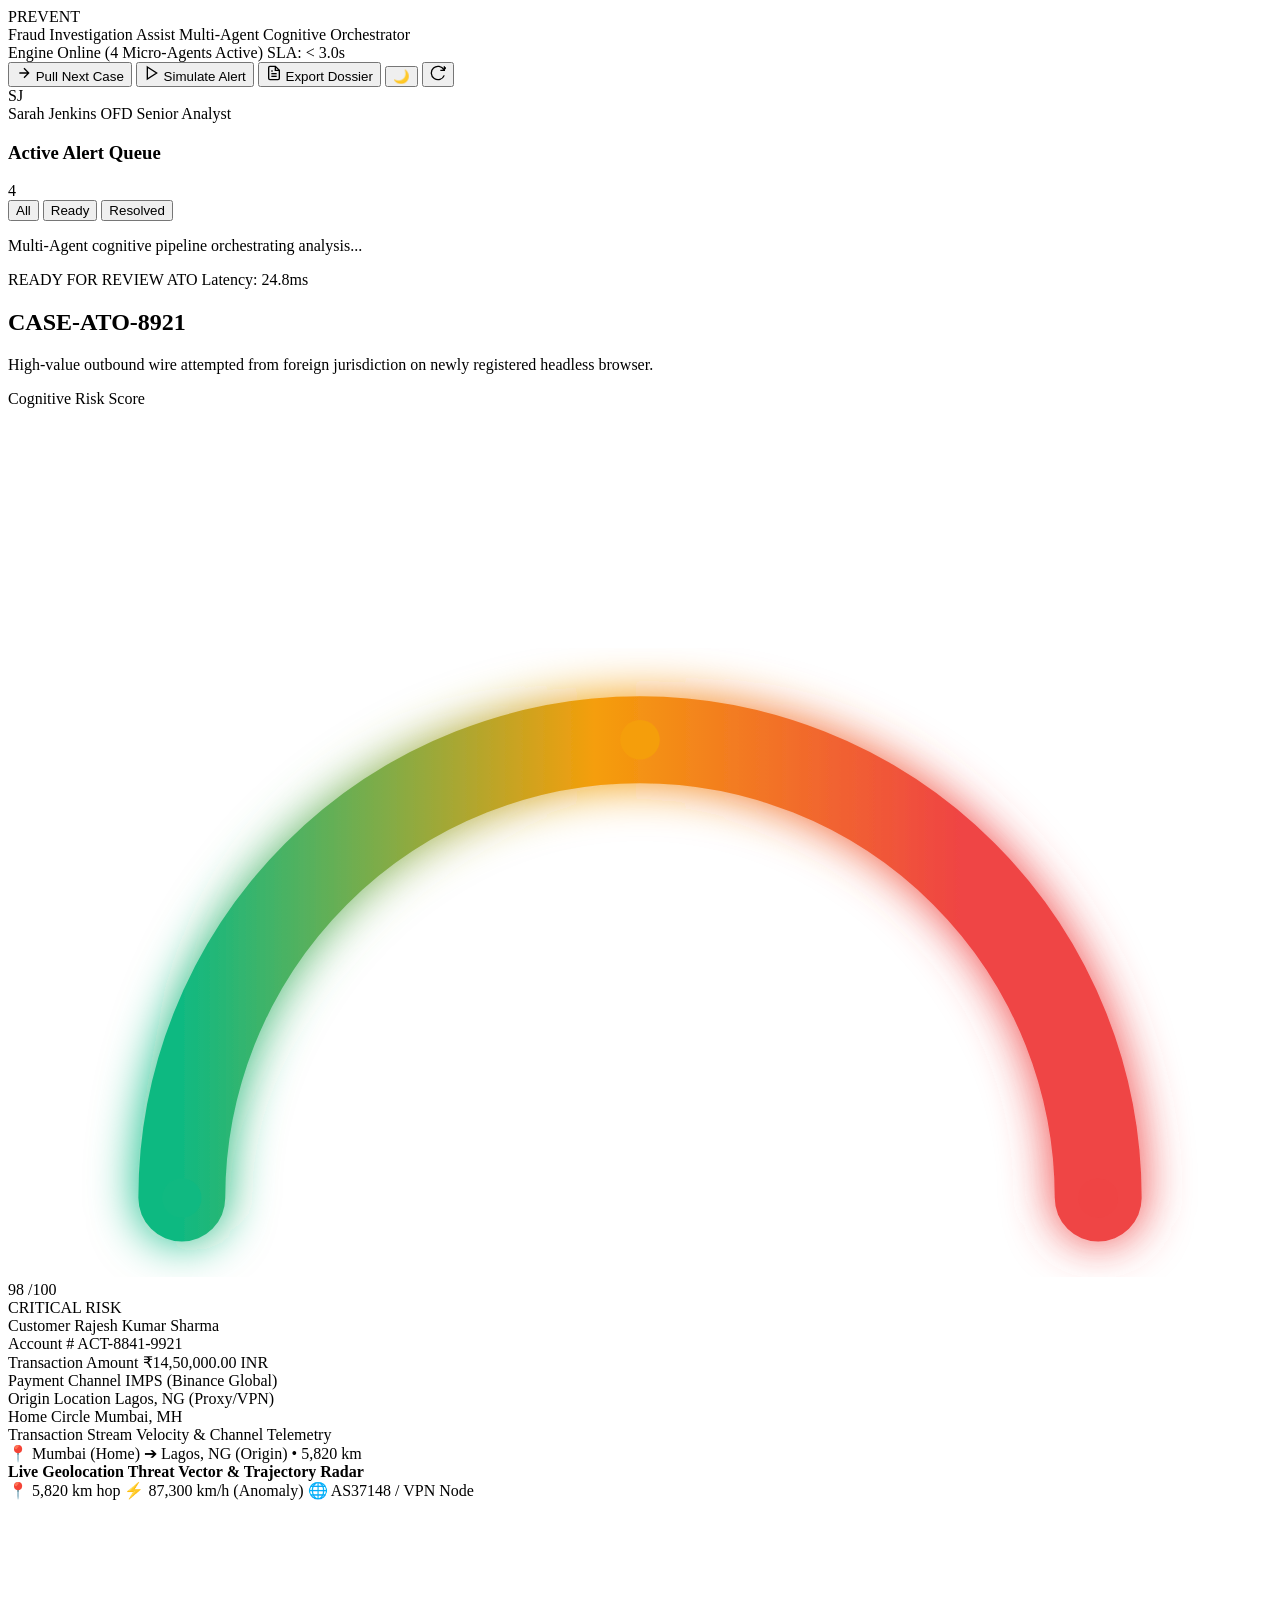
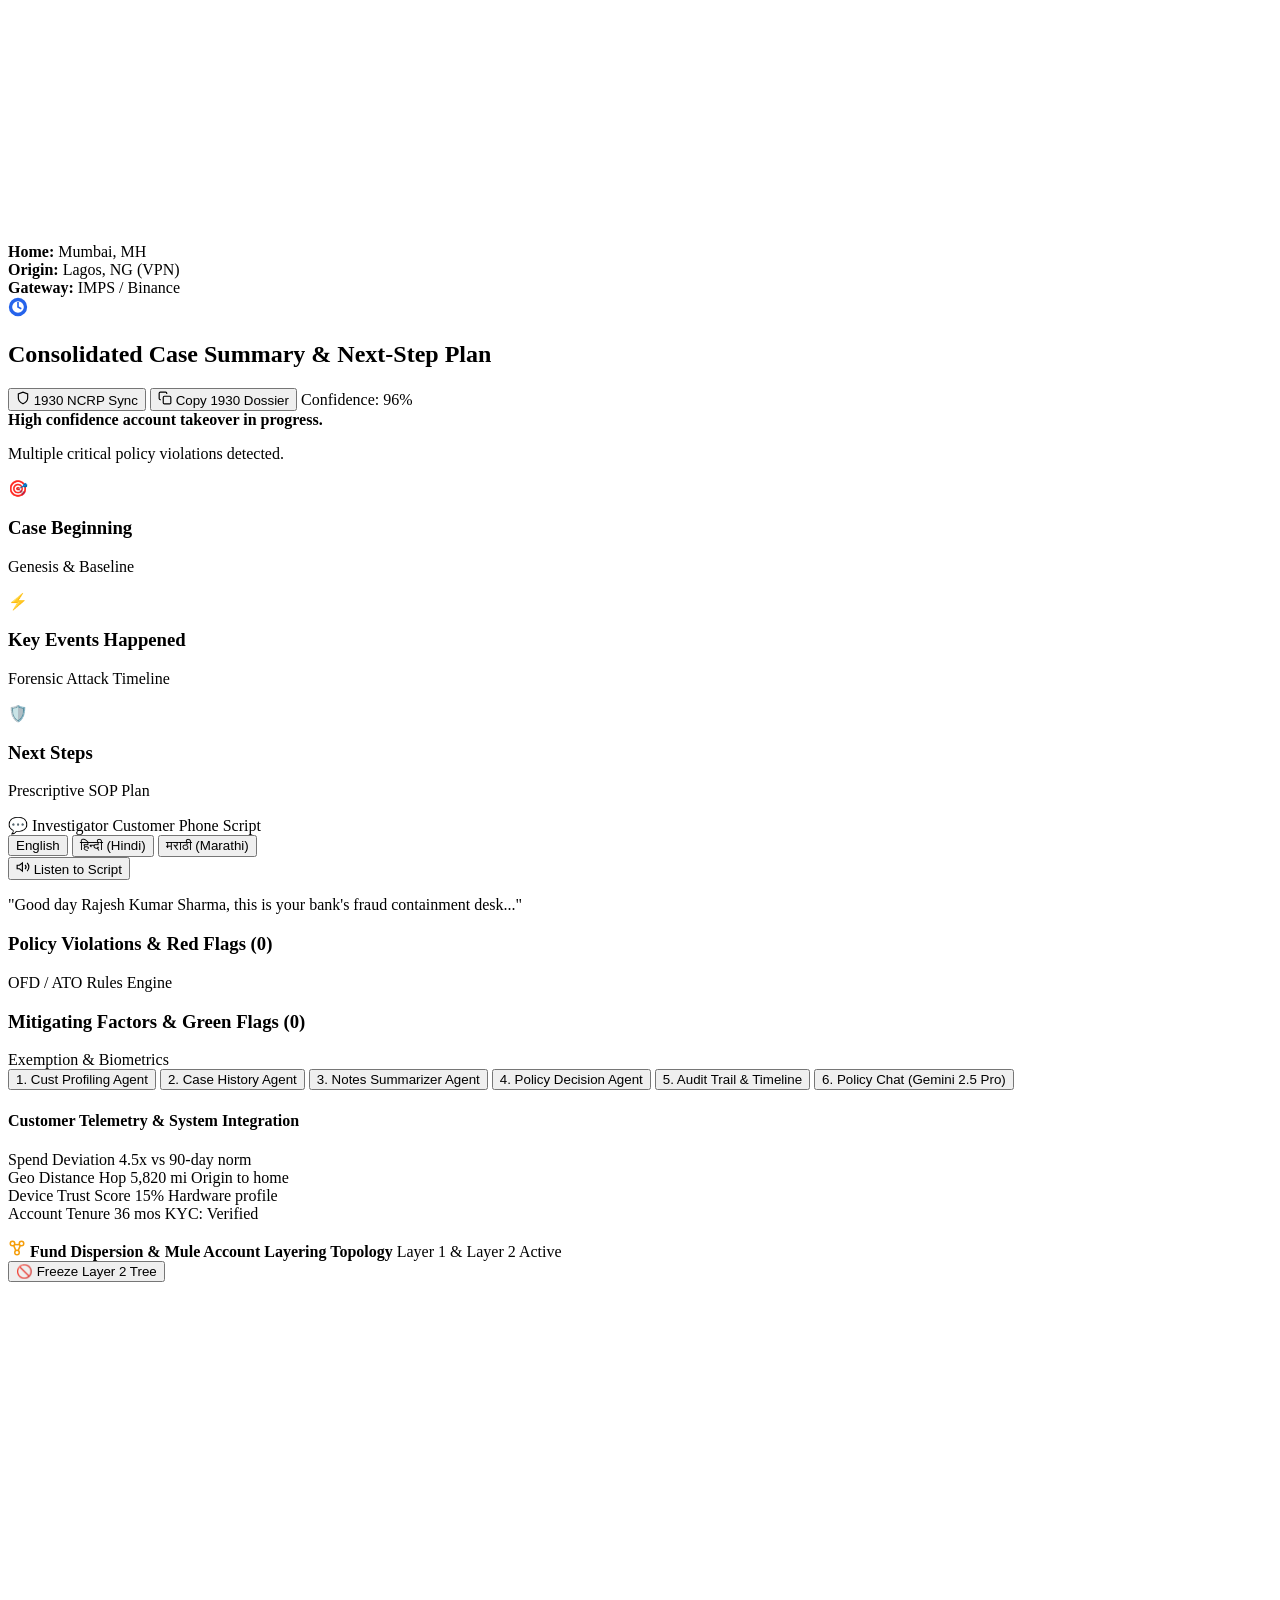
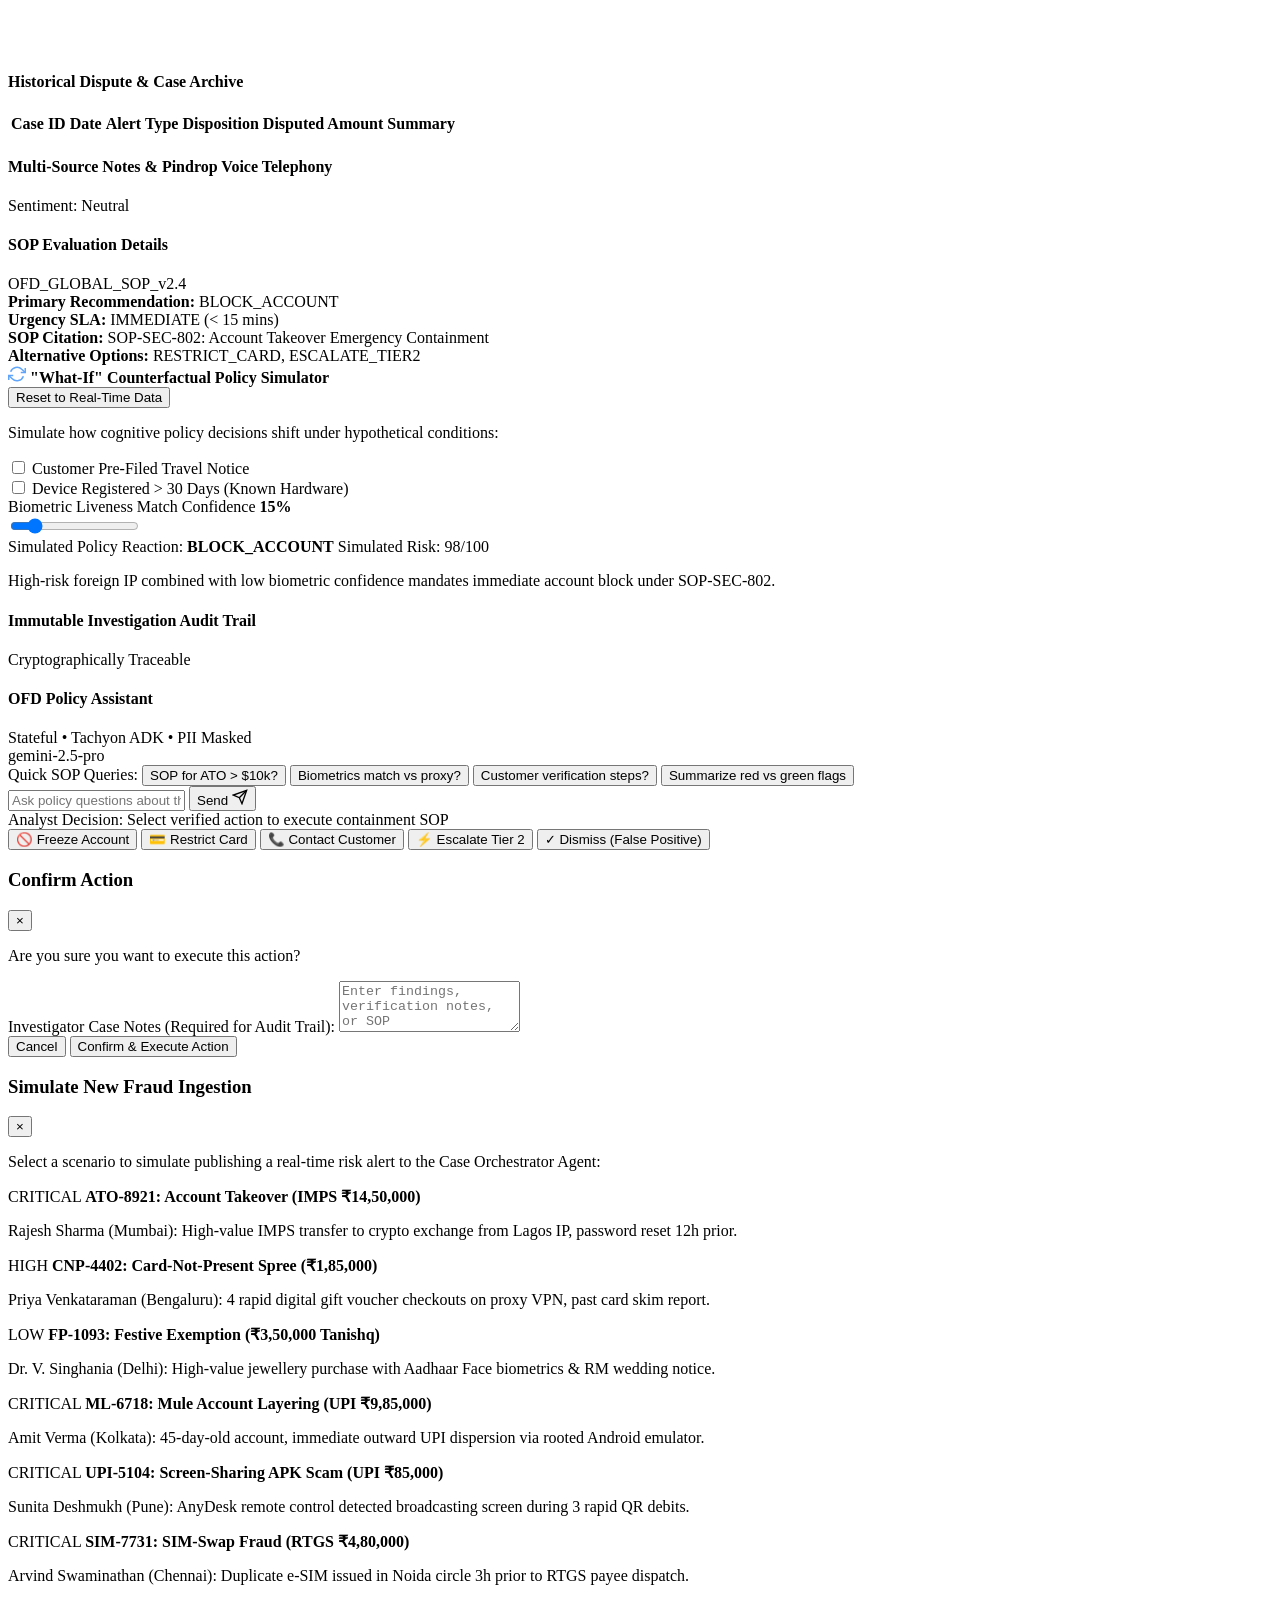
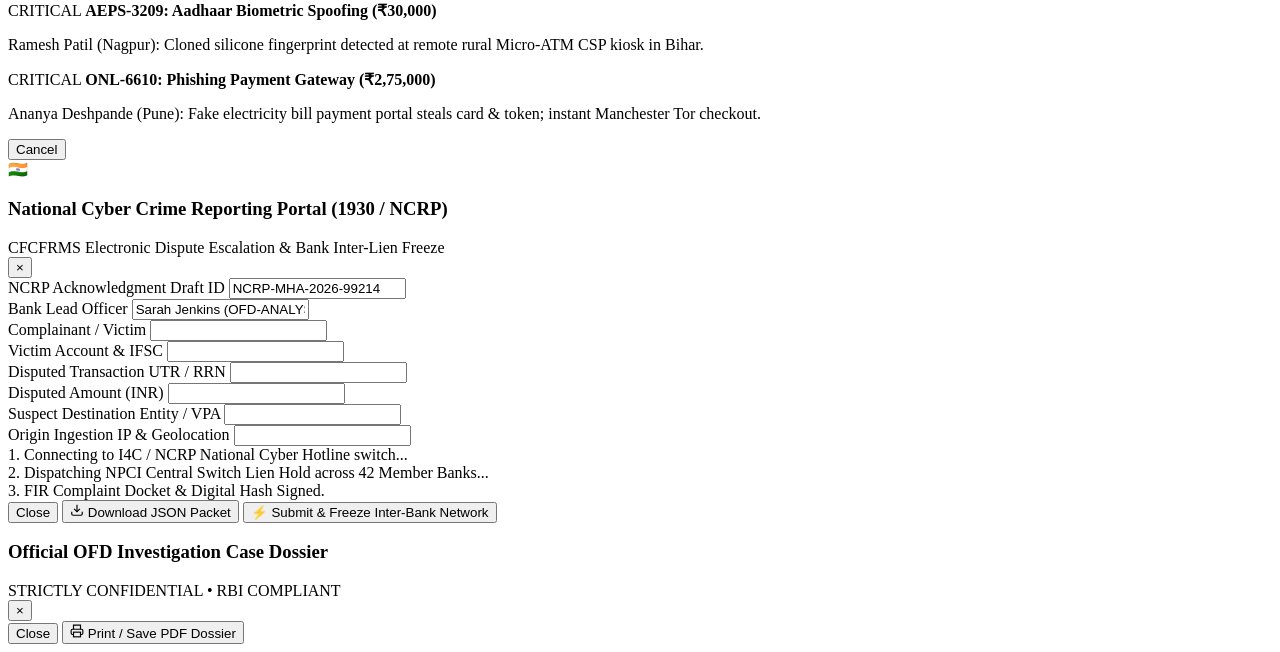
==== commit 85bb356d: "feat(summary): 3-part operational narrative (Beginning, Key Events, Next Steps) and Online Gateway P" ====
--- a/web/index.html
+++ b/web/index.html
@@ -238,17 +238,44 @@
                 <p id="summary-assessment">Multiple critical policy violations detected.</p>
               </div>
 
-              <div class="summary-grid">
-                <div class="findings-box">
-                  <h3>Key Investigation Findings</h3>
-                  <ul id="summary-findings-list" class="findings-list">
-                    <!-- Dynamic findings -->
+              <div class="summary-grid summary-grid-3col">
+                <div class="narrative-card beginning-card">
+                  <div class="narrative-card-header">
+                    <div class="narrative-title-group">
+                      <span class="narrative-icon">🎯</span>
+                      <h3>Case Beginning</h3>
+                    </div>
+                    <span class="narrative-badge beginning-badge">Genesis &amp; Baseline</span>
+                  </div>
+                  <ul id="summary-beginning-list" class="narrative-list">
+                    <!-- Dynamic Case Beginning findings -->
                   </ul>
-                </div>
-
-                <div class="action-plan-box">
-                  <h3>Recommended SOP Next Steps</h3>
-                  <ol id="summary-steps-list" class="steps-list">
+                  <!-- Fallback container for backward compatibility -->
+                  <ul id="summary-findings-list" class="findings-list hidden"></ul>
+                </div>
+
+                <div class="narrative-card events-card">
+                  <div class="narrative-card-header">
+                    <div class="narrative-title-group">
+                      <span class="narrative-icon">⚡</span>
+                      <h3>Key Events Happened</h3>
+                    </div>
+                    <span class="narrative-badge events-badge">Forensic Attack Timeline</span>
+                  </div>
+                  <ul id="summary-events-list" class="narrative-list">
+                    <!-- Dynamic Key Events list -->
+                  </ul>
+                </div>
+
+                <div class="narrative-card steps-card">
+                  <div class="narrative-card-header">
+                    <div class="narrative-title-group">
+                      <span class="narrative-icon">🛡️</span>
+                      <h3>Next Steps</h3>
+                    </div>
+                    <span class="narrative-badge steps-badge">Prescriptive SOP Plan</span>
+                  </div>
+                  <ol id="summary-steps-list" class="steps-list narrative-steps-list">
                     <!-- Dynamic steps -->
                   </ol>
                 </div>
@@ -651,6 +678,14 @@
             </div>
             <p>Ramesh Patil (Nagpur): Cloned silicone fingerprint detected at remote rural Micro-ATM CSP kiosk in Bihar.</p>
           </div>
+
+          <div class="sim-card" data-scenario="7">
+            <div class="sim-card-header">
+              <span class="sim-badge critical">CRITICAL</span>
+              <strong>ONL-6610: Phishing Payment Gateway (₹2,75,000)</strong>
+            </div>
+            <p>Ananya Deshpande (Pune): Fake electricity bill payment portal steals card &amp; token; instant Manchester Tor checkout.</p>
+          </div>
         </div>
       </div>
       <div class="modal-footer">
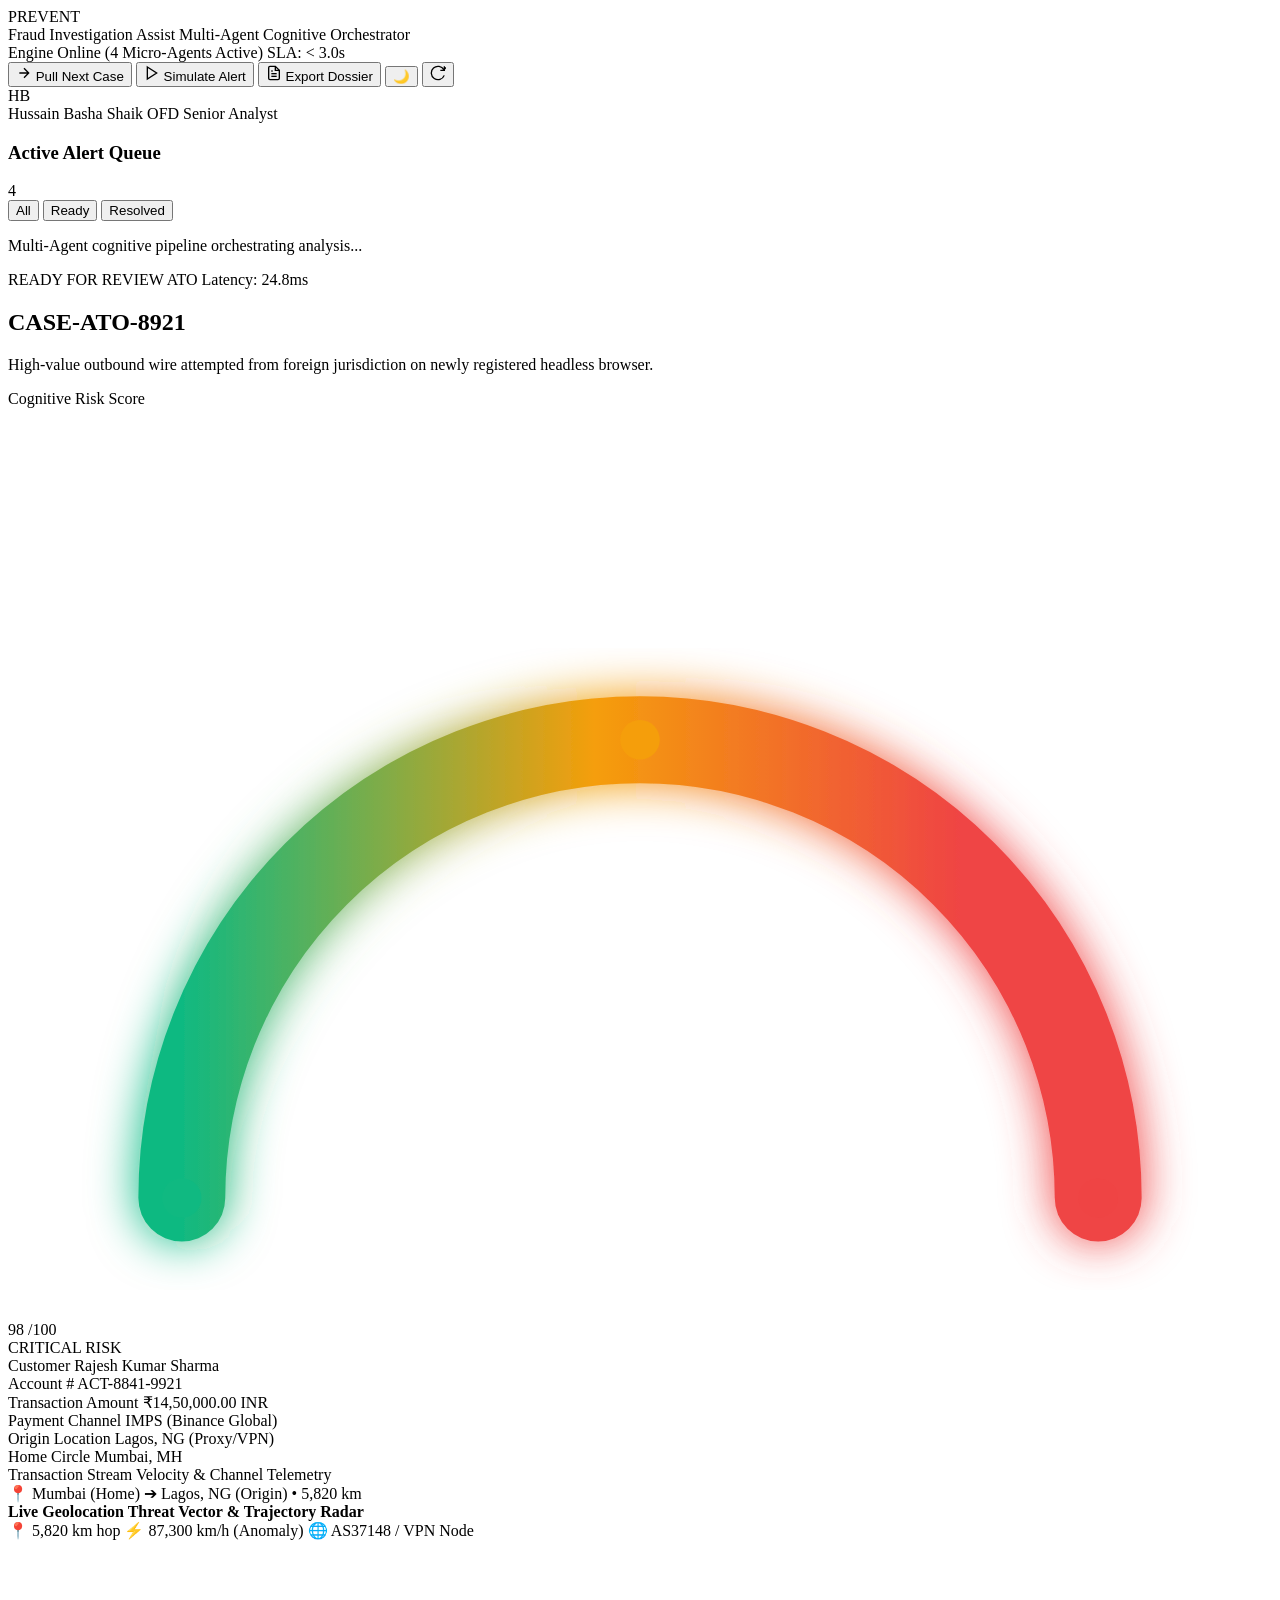
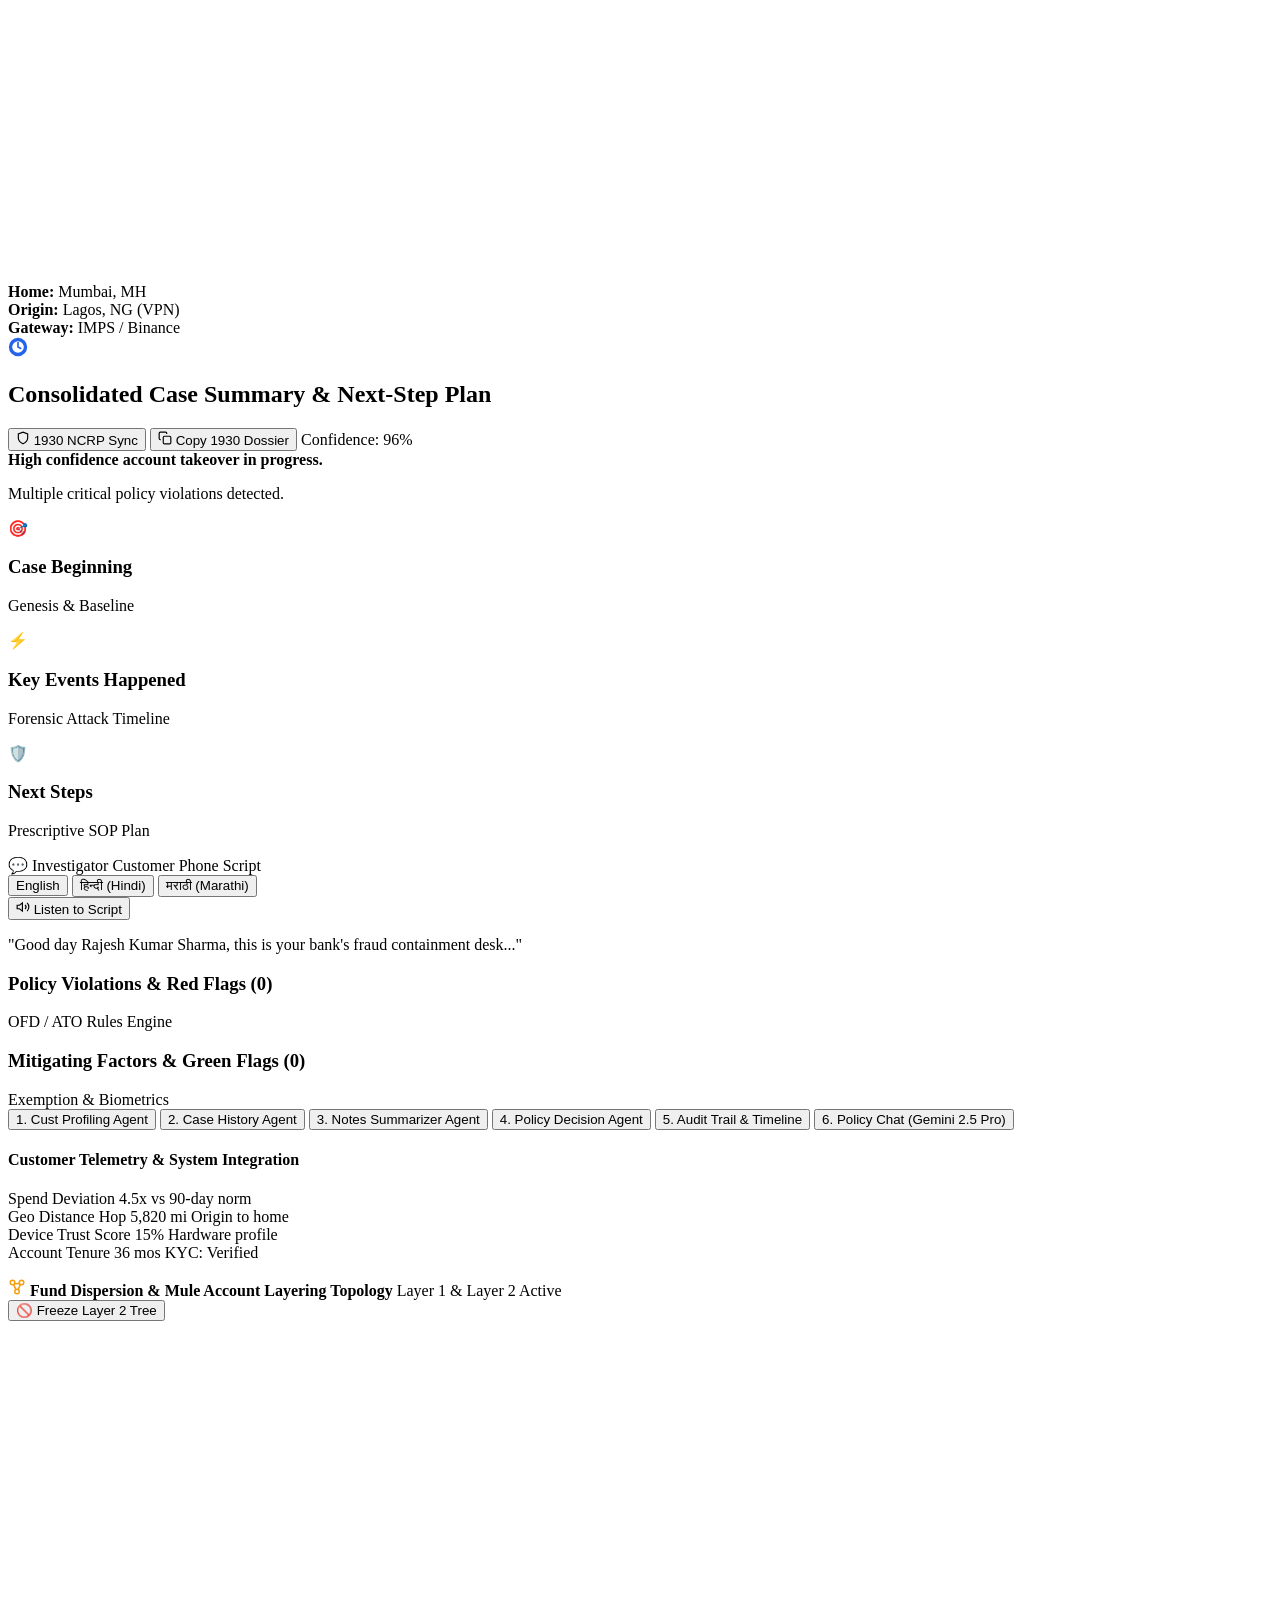
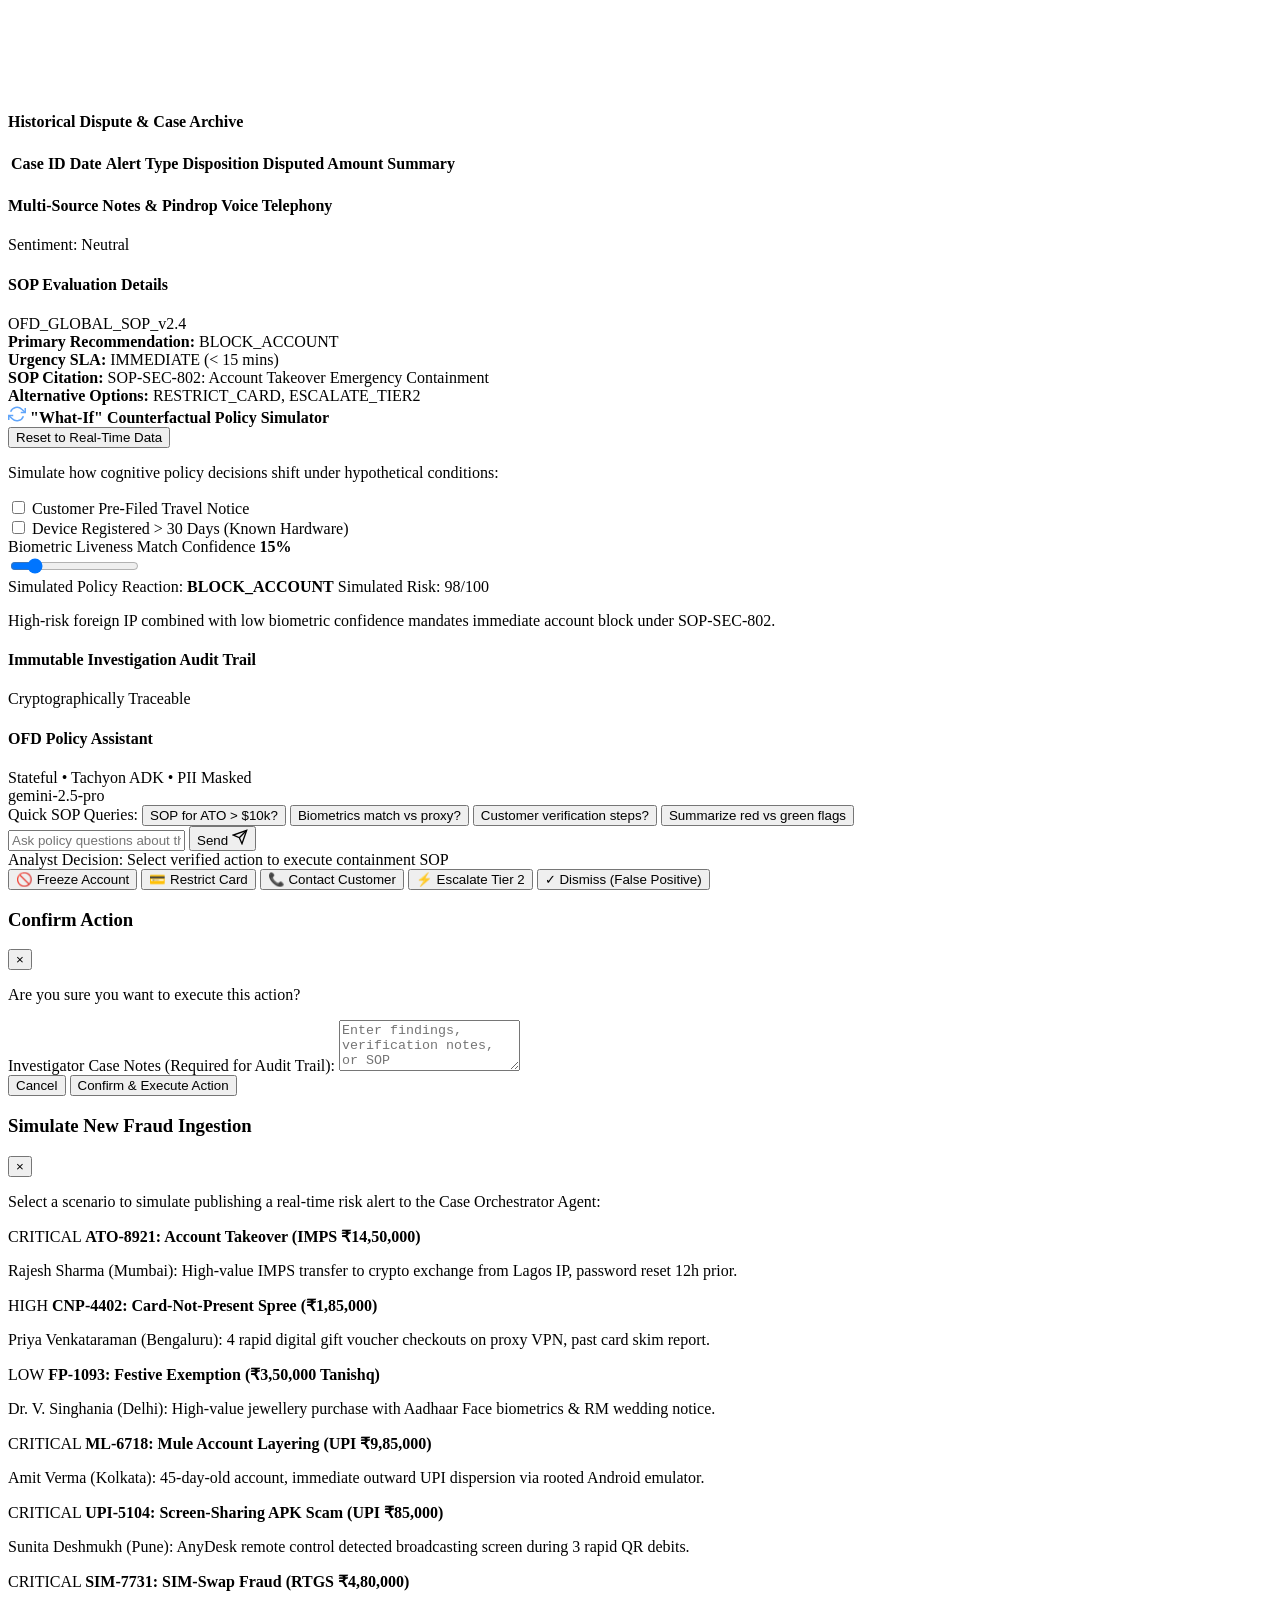
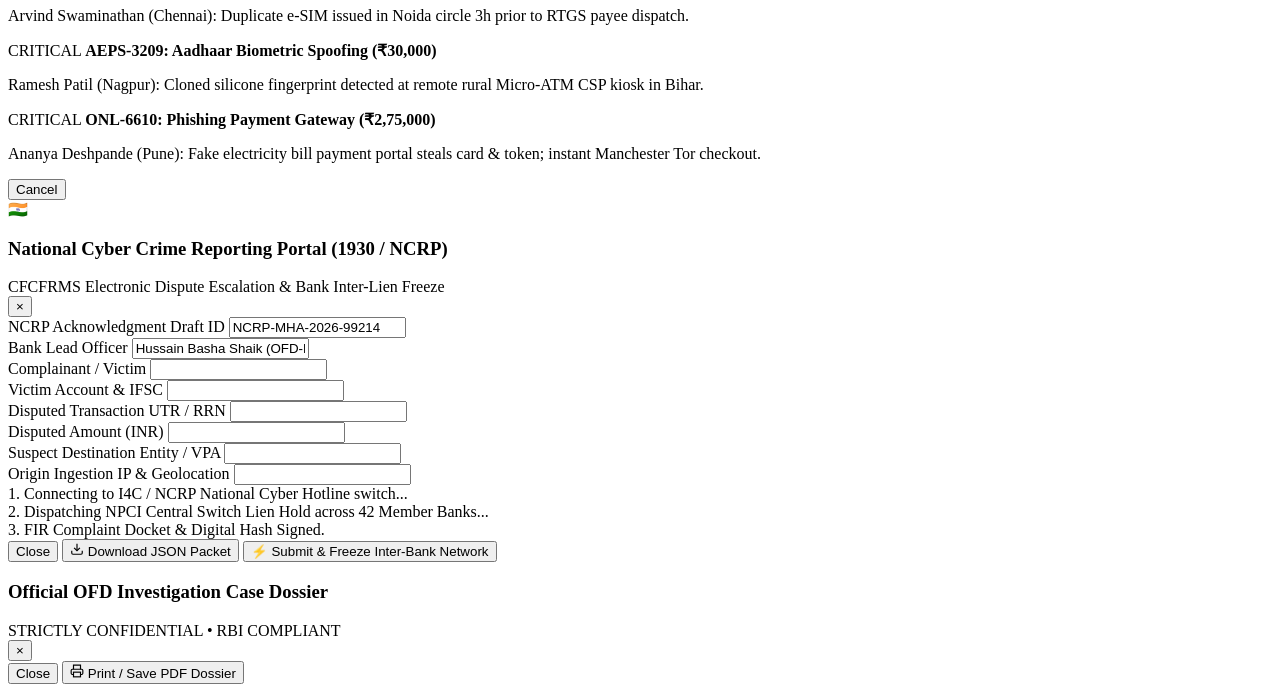
==== commit dda70310: "fix(ui): eliminate header & gauge text collisions and update analyst profile to Hussain Basha Shaik" ====
--- a/web/index.html
+++ b/web/index.html
@@ -51,9 +51,9 @@
       </div>
 
       <div class="analyst-profile">
-        <div class="analyst-avatar">SJ</div>
+        <div class="analyst-avatar">HB</div>
         <div class="analyst-meta">
-          <span class="analyst-name">Sarah Jenkins</span>
+          <span class="analyst-name">Hussain Basha Shaik</span>
           <span class="analyst-role">OFD Senior Analyst</span>
         </div>
       </div>
@@ -109,7 +109,7 @@
                 <div class="risk-gauge-box">
                   <div class="gauge-label">Cognitive Risk Score</div>
                   <div class="speedometer-container">
-                    <svg class="speedometer-svg" viewBox="0 0 160 110">
+                    <svg class="speedometer-svg" viewBox="0 0 160 115">
                       <defs>
                         <linearGradient id="gaugeGradient" x1="0%" y1="0%" x2="100%" y2="0%">
                           <stop offset="0%" stop-color="#10b981" />
@@ -715,7 +715,7 @@
           </div>
           <div class="ncrp-field">
             <label>Bank Lead Officer</label>
-            <input type="text" class="ncrp-input" readonly value="Sarah Jenkins (OFD-ANALYST-409)" />
+            <input type="text" class="ncrp-input" readonly value="Hussain Basha Shaik (OFD-LEAD-409)" />
           </div>
           <div class="ncrp-field">
             <label>Complainant / Victim</label>
